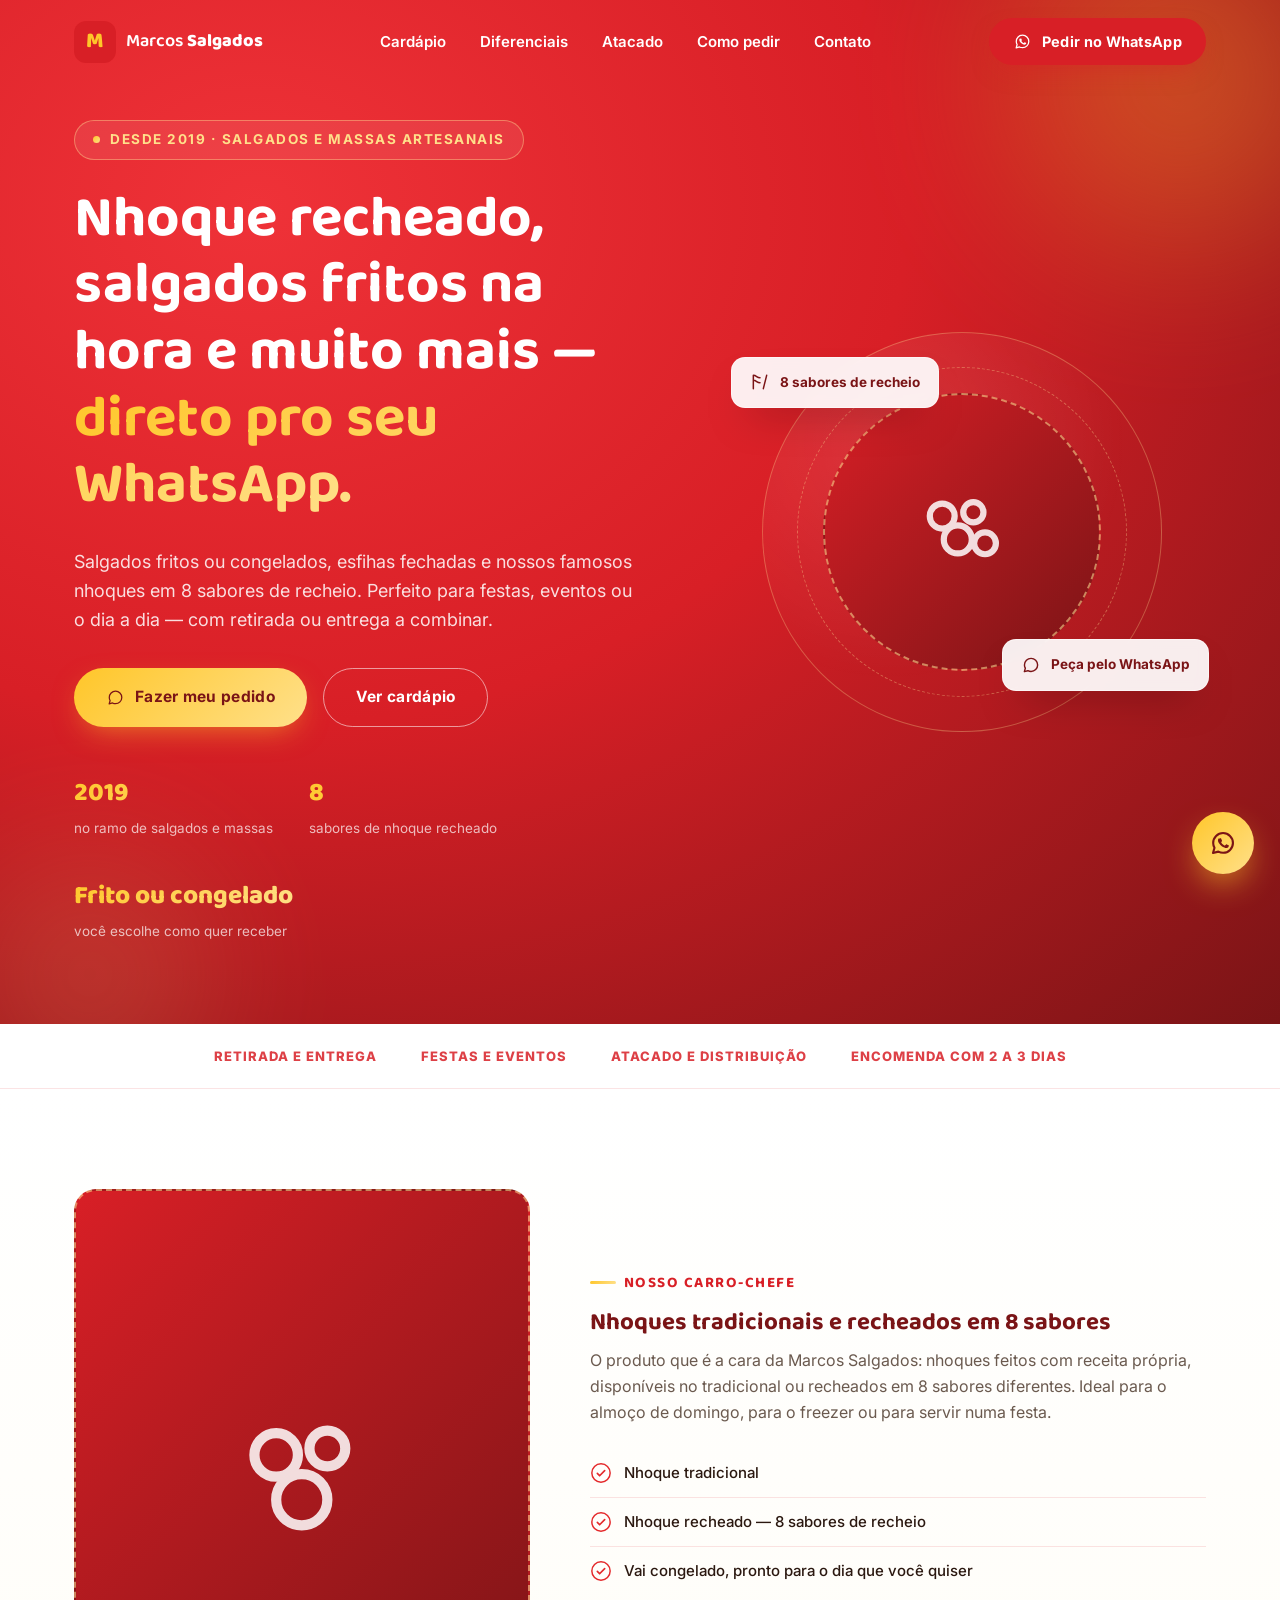
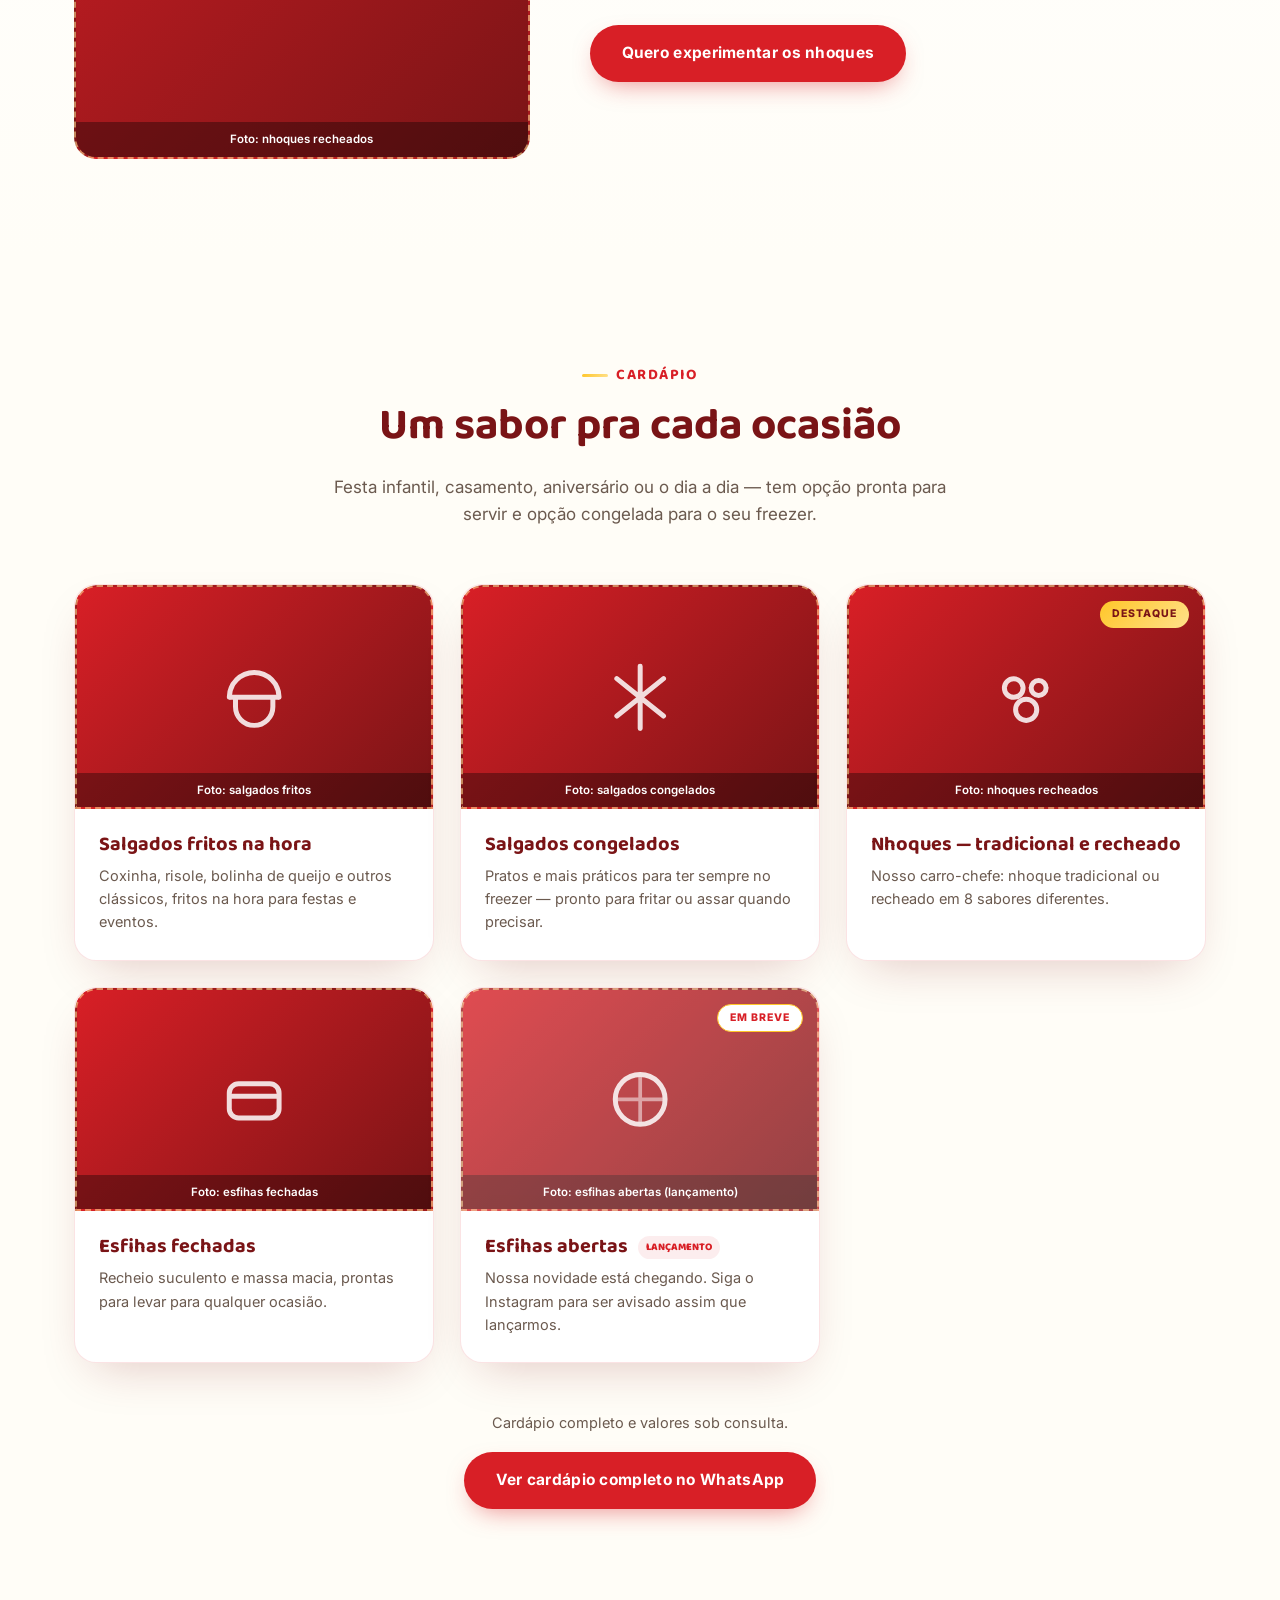
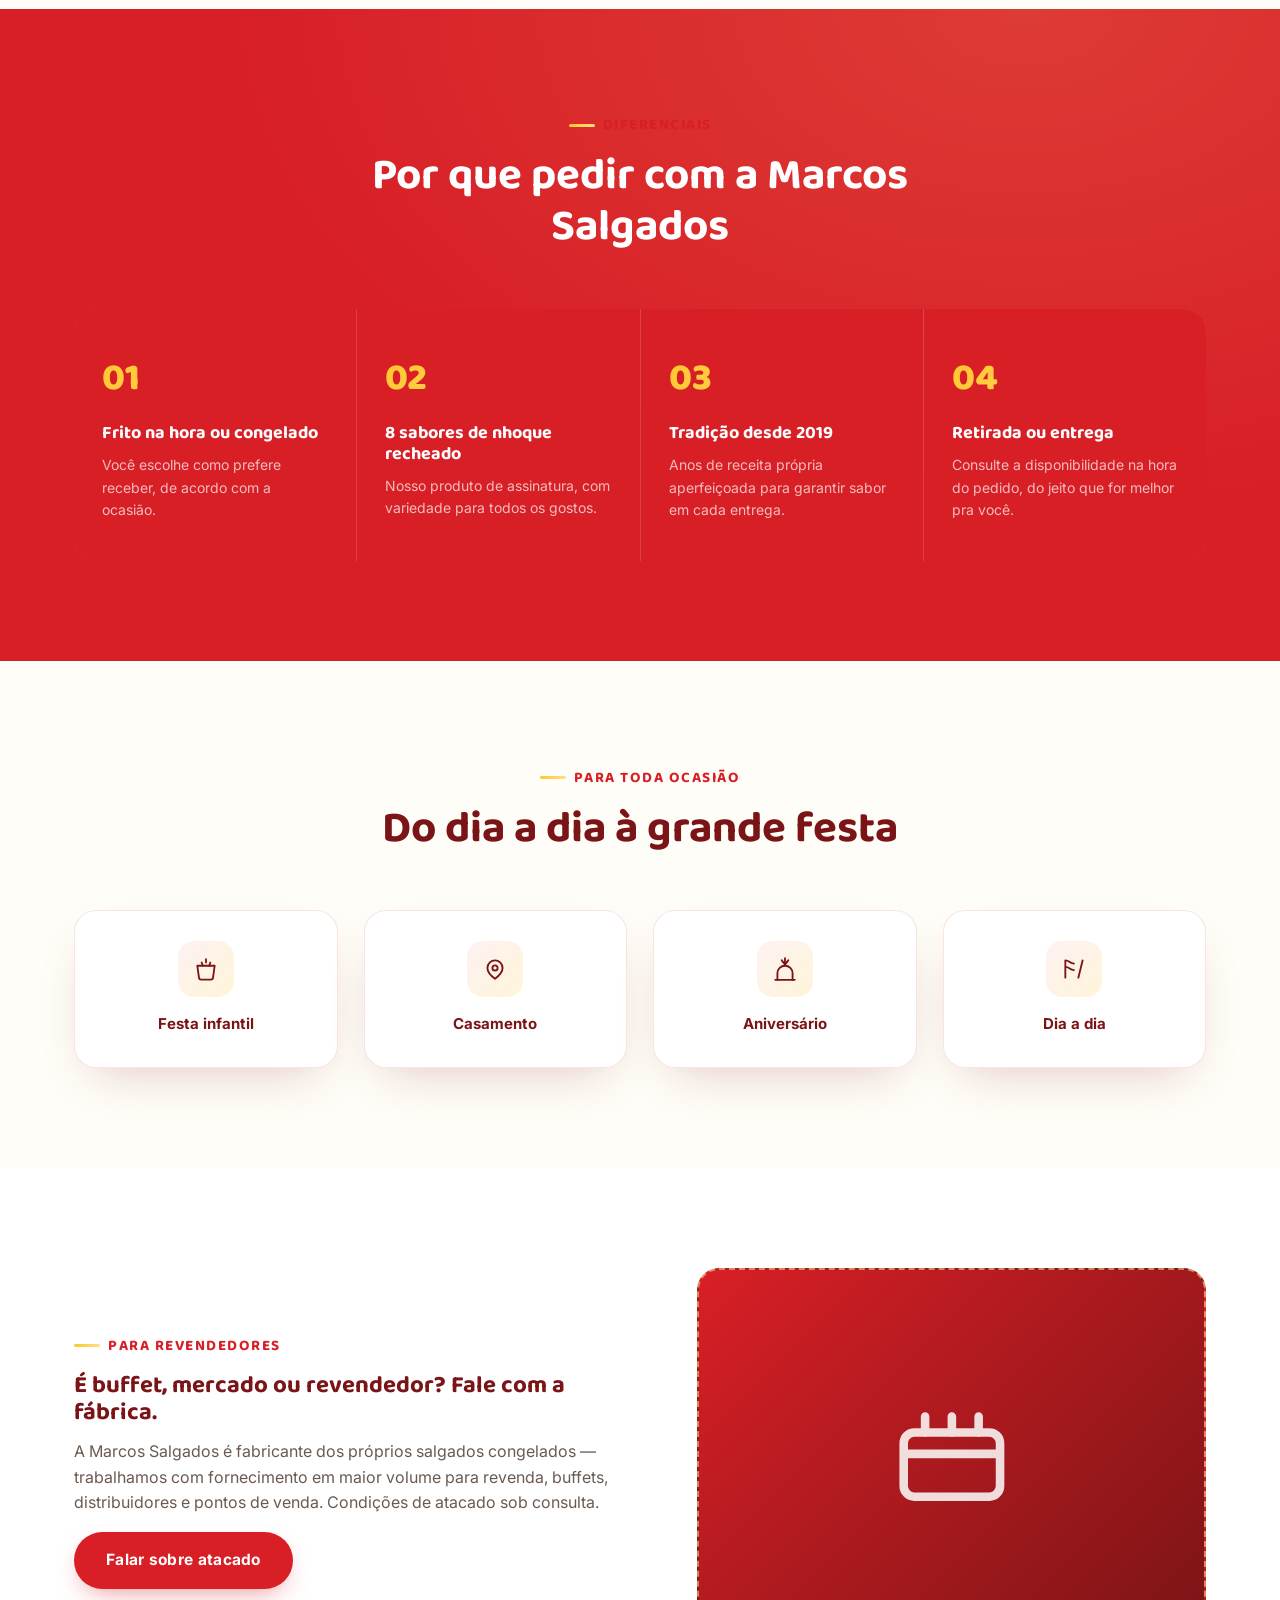
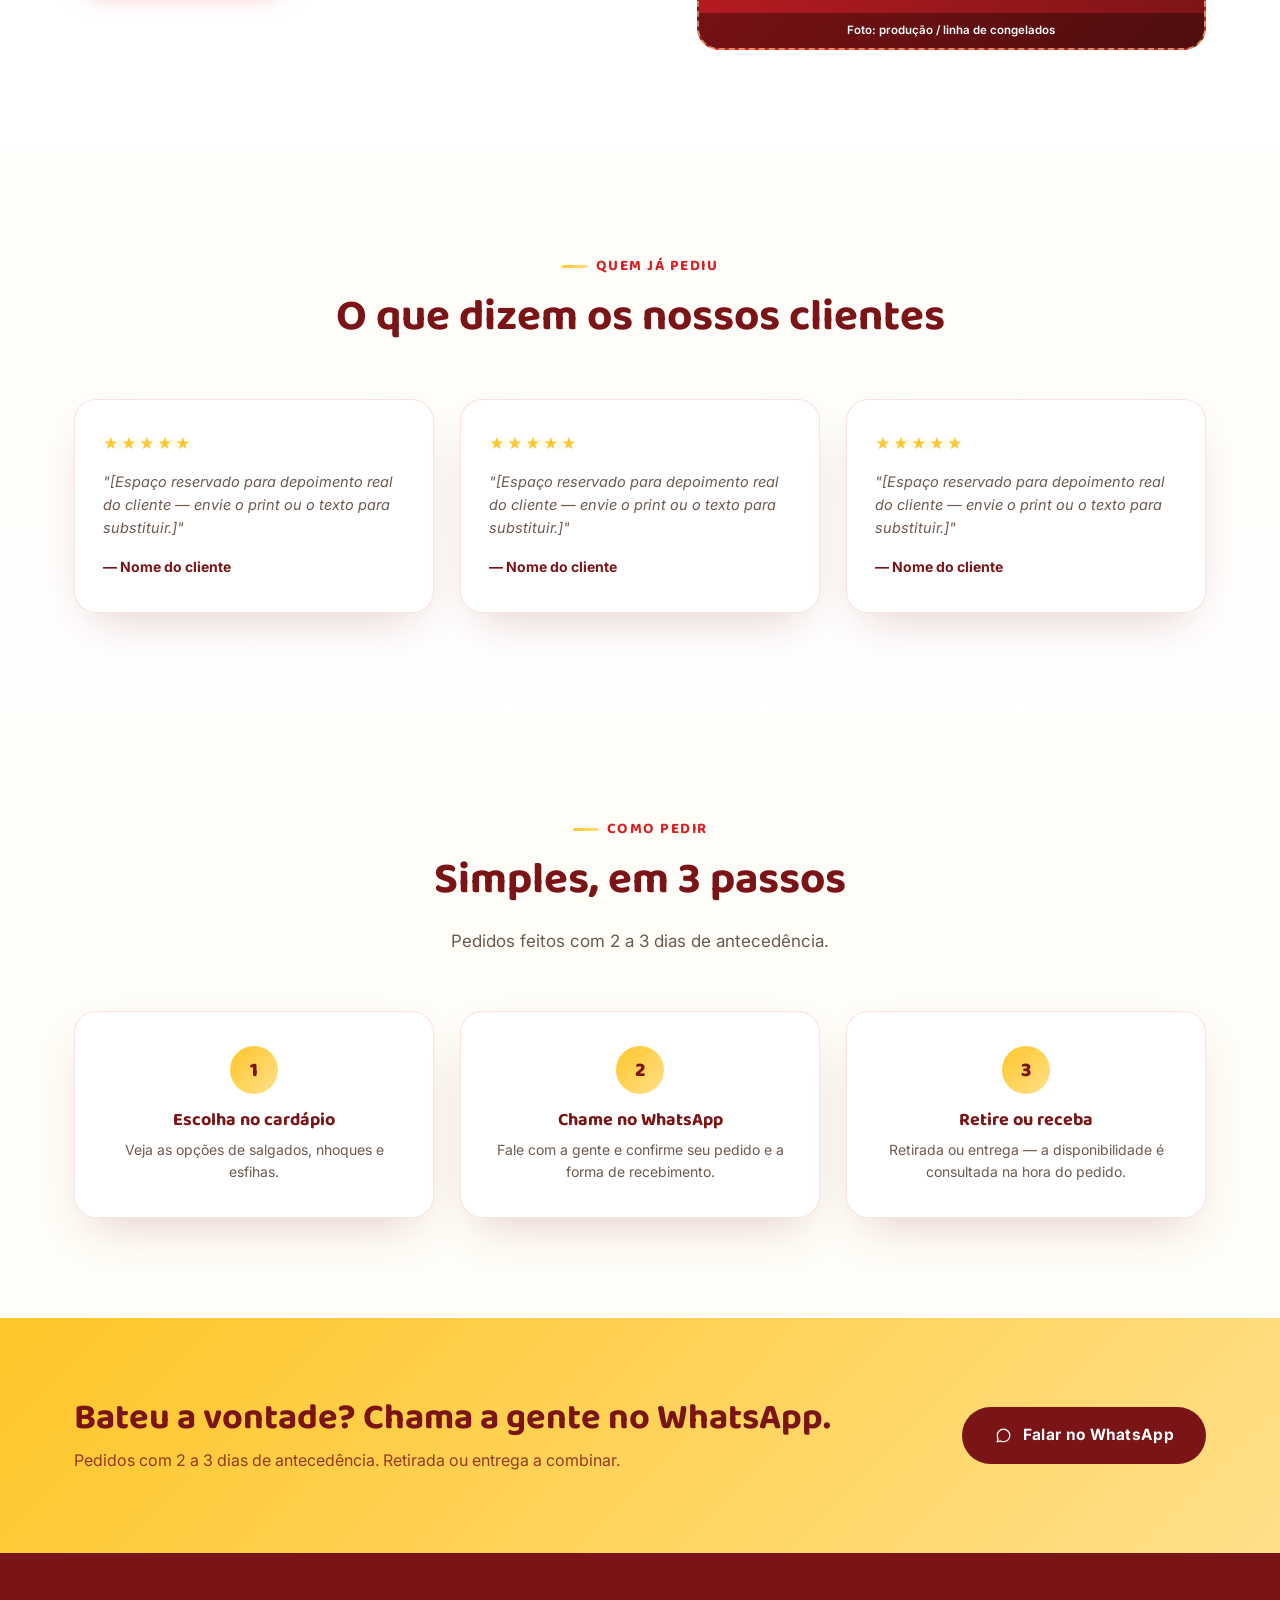
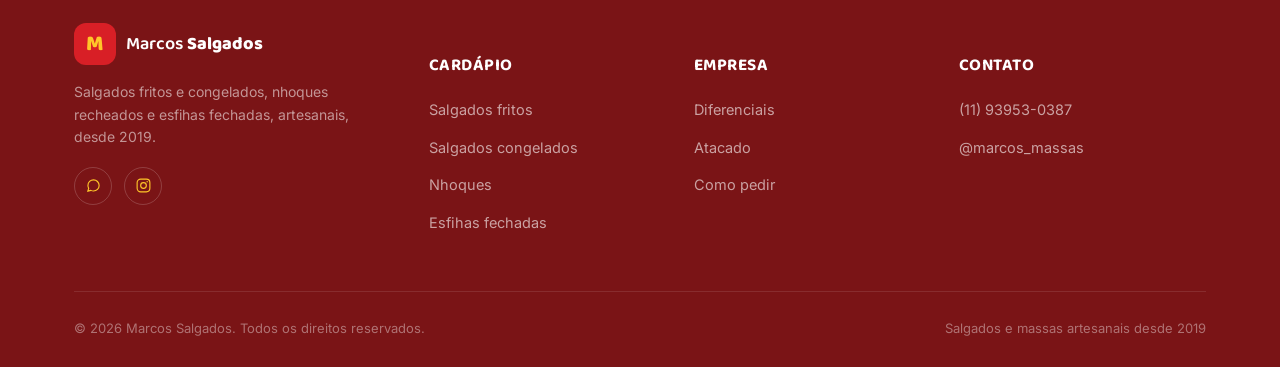
==== marcos-salgados/index.html @ a05f183d "Cria landing page do cliente Marcos Salgados (salgados e massas) Landing page focada em conversão po" ====
<!doctype html>
<html lang="pt-BR">
<head>
<meta charset="UTF-8">
<meta name="viewport" content="width=device-width, initial-scale=1.0">
<title>Marcos Salgados — Salgados e Massas Artesanais</title>
<meta name="description" content="Marcos Salgados: salgados fritos e congelados, nhoques recheados em 8 sabores e esfihas fechadas. Peça pelo WhatsApp para festas, eventos ou o dia a dia. Atacado para revenda.">
<link rel="icon" href="data:image/svg+xml,%3Csvg xmlns='http://www.w3.org/2000/svg' viewBox='0 0 100 100'%3E%3Crect width='100' height='100' rx='20' fill='%23E4292B'/%3E%3Ctext x='50' y='68' font-size='58' text-anchor='middle' fill='%23FFC629' font-family='Arial' font-weight='900'%3EM%3C/text%3E%3C/svg%3E">
<link rel="preconnect" href="https://fonts.googleapis.com">
<link rel="preconnect" href="https://fonts.gstatic.com" crossorigin>
<link href="https://fonts.googleapis.com/css2?family=Baloo+2:wght@500;600;700;800&family=Inter:wght@400;500;600;700;800&display=swap" rel="stylesheet">
<link rel="stylesheet" href="assets/css/style.css">
<noscript><style>.reveal{opacity:1!important;transform:none!important;}</style></noscript>
</head>
<body>

<!-- Header -->
<header class="site-header">
  <div class="container header-inner">
    <a href="#top" class="logo">
      <span class="logo-mark">M</span>
      <span class="logo-word">Marcos <strong>Salgados</strong></span>
    </a>
    <nav class="nav">
      <a href="#cardapio">Cardápio</a>
      <a href="#diferenciais">Diferenciais</a>
      <a href="#atacado">Atacado</a>
      <a href="#como-pedir">Como pedir</a>
      <a href="#contato">Contato</a>
    </nav>
    <div class="header-actions">
      <a class="btn btn-red" href="https://wa.me/5511939530387?text=Ol%C3%A1!%20Vim%20pelo%20site%20da%20Marcos%20Salgados%20e%20gostaria%20de%20fazer%20um%20pedido." target="_blank" rel="noopener">
        <svg viewBox="0 0 24 24" fill="none"><path d="M17.6 6.32A7.85 7.85 0 0 0 12.05 4c-4.36 0-7.9 3.53-7.9 7.9 0 1.39.36 2.74 1.05 3.94L4 20l4.27-1.12a7.9 7.9 0 0 0 3.78.96h0c4.36 0 7.9-3.53 7.9-7.9 0-2.11-.82-4.09-2.35-5.62Z" stroke="currentColor" stroke-width="1.6" stroke-linecap="round" stroke-linejoin="round"/><path d="M9.3 8.6c.15-.34.31-.35.45-.35h.38c.12 0 .28-.05.44.33.16.4.55 1.36.6 1.46.05.1.08.22.02.36-.07.14-.1.22-.2.34-.1.12-.21.27-.3.36-.1.1-.2.21-.09.42.12.2.52.87 1.13 1.4.78.7 1.43.92 1.63 1.02.2.1.32.09.44-.05.12-.14.5-.58.63-.78.13-.2.26-.16.44-.1.18.07 1.15.55 1.35.65.2.1.33.15.38.24.05.1.05.55-.13 1.08-.18.53-1.03.97-1.44 1.03-.37.06-.83.08-1.34-.09-.31-.1-.7-.23-1.21-.45-2.13-.92-3.52-3.06-3.63-3.2-.1-.14-.87-1.16-.87-2.21 0-1.05.55-1.56.75-1.77Z" fill="currentColor"/></svg>
        Pedir no WhatsApp
      </a>
      <button class="nav-toggle" aria-label="Abrir menu">
        <svg viewBox="0 0 24 24" fill="none"><path d="M3 6h18M3 12h18M3 18h18" stroke="#7a1416" stroke-width="2" stroke-linecap="round"/></svg>
      </button>
    </div>
  </div>
</header>

<!-- Mobile nav -->
<div class="mobile-nav">
  <button class="mobile-nav-close" aria-label="Fechar menu">
    <svg viewBox="0 0 24 24" fill="none"><path d="M18 6 6 18M6 6l12 12" stroke="#fff" stroke-width="2" stroke-linecap="round"/></svg>
  </button>
  <a href="#cardapio">Cardápio</a>
  <a href="#diferenciais">Diferenciais</a>
  <a href="#atacado">Atacado</a>
  <a href="#como-pedir">Como pedir</a>
  <a href="#contato">Contato</a>
  <a class="btn btn-yellow" href="https://wa.me/5511939530387?text=Ol%C3%A1!%20Vim%20pelo%20site%20da%20Marcos%20Salgados%20e%20gostaria%20de%20fazer%20um%20pedido." target="_blank" rel="noopener">Pedir no WhatsApp</a>
</div>

<!-- Hero -->
<section class="hero" id="top">
  <div class="container hero-grid">
    <div class="hero-content">
      <span class="hero-eyebrow"><span class="dot"></span> Desde 2019 · Salgados e massas artesanais</span>
      <h1>Nhoque recheado, salgados fritos na hora e muito mais — <span class="yellow-text">direto pro seu WhatsApp.</span></h1>
      <p class="lead">Salgados fritos ou congelados, esfihas fechadas e nossos famosos nhoques em 8 sabores de recheio. Perfeito para festas, eventos ou o dia a dia — com retirada ou entrega a combinar.</p>
      <div class="hero-ctas">
        <a class="btn btn-yellow" href="https://wa.me/5511939530387?text=Ol%C3%A1!%20Vim%20pelo%20site%20da%20Marcos%20Salgados%20e%20gostaria%20de%20fazer%20um%20pedido." target="_blank" rel="noopener">
          <svg viewBox="0 0 24 24" fill="none"><path d="M17.6 6.32A7.85 7.85 0 0 0 12.05 4c-4.36 0-7.9 3.53-7.9 7.9 0 1.39.36 2.74 1.05 3.94L4 20l4.27-1.12a7.9 7.9 0 0 0 3.78.96h0c4.36 0 7.9-3.53 7.9-7.9 0-2.11-.82-4.09-2.35-5.62Z" stroke="currentColor" stroke-width="1.6" stroke-linecap="round" stroke-linejoin="round"/></svg>
          Fazer meu pedido
        </a>
        <a class="btn btn-outline" href="#cardapio">Ver cardápio</a>
      </div>
      <div class="hero-stats">
        <div class="stat"><strong>2019</strong><span>no ramo de salgados e massas</span></div>
        <div class="stat"><strong>8</strong><span>sabores de nhoque recheado</span></div>
        <div class="stat"><strong>Frito ou congelado</strong><span>você escolhe como quer receber</span></div>
      </div>
    </div>
    <div class="hero-visual">
      <div class="hero-badge">
        <div class="ph-photo ph-hero" data-label="Foto: nhoque recheado (produto destaque)">
          <svg viewBox="0 0 24 24" fill="none"><circle cx="7" cy="8" r="3.2" stroke="#fff" stroke-width="1.6"/><circle cx="15" cy="7" r="2.6" stroke="#fff" stroke-width="1.6"/><circle cx="11" cy="14" r="3.6" stroke="#fff" stroke-width="1.6"/><circle cx="18" cy="15" r="2.8" stroke="#fff" stroke-width="1.6"/></svg>
        </div>
        <div class="float-card c1">
          <svg viewBox="0 0 24 24" fill="none"><path d="M4 4v16M4 4c4 0 4 3 8 3M4 4v6c4 0 4 3 8 3M20 4l-4 16" stroke="#7a1416" stroke-width="1.8" stroke-linecap="round" stroke-linejoin="round"/></svg>
          8 sabores de recheio
        </div>
        <div class="float-card c2">
          <svg viewBox="0 0 24 24" fill="none"><path d="M17.6 6.32A7.85 7.85 0 0 0 12.05 4c-4.36 0-7.9 3.53-7.9 7.9 0 1.39.36 2.74 1.05 3.94L4 20l4.27-1.12a7.9 7.9 0 0 0 3.78.96h0c4.36 0 7.9-3.53 7.9-7.9 0-2.11-.82-4.09-2.35-5.62Z" stroke="#7a1416" stroke-width="1.7" stroke-linecap="round" stroke-linejoin="round"/></svg>
          Peça pelo WhatsApp
        </div>
      </div>
    </div>
  </div>
</section>

<!-- Trust bar -->
<div class="trust-bar">
  <div class="container">
    <span>Retirada e entrega</span>
    <span>Festas e eventos</span>
    <span>Atacado e distribuição</span>
    <span>Encomenda com 2 a 3 dias</span>
  </div>
</div>

<!-- Produto destaque: Nhoques -->
<section class="section destaque-section">
  <div class="container destaque-grid">
    <div class="destaque-visual reveal">
      <div class="ph-photo ph-destaque" data-label="Foto: nhoques recheados">
        <svg viewBox="0 0 24 24" fill="none"><circle cx="8" cy="9" r="3.4" stroke="#fff" stroke-width="1.6"/><circle cx="16" cy="8" r="2.8" stroke="#fff" stroke-width="1.6"/><circle cx="12" cy="16" r="4" stroke="#fff" stroke-width="1.6"/></svg>
      </div>
    </div>
    <div class="destaque-text reveal">
      <span class="eyebrow">Nosso carro-chefe</span>
      <h2>Nhoques tradicionais e recheados em 8 sabores</h2>
      <p>O produto que é a cara da Marcos Salgados: nhoques feitos com receita própria, disponíveis no tradicional ou recheados em 8 sabores diferentes. Ideal para o almoço de domingo, para o freezer ou para servir numa festa.</p>
      <ul class="destaque-list">
        <li><svg viewBox="0 0 24 24" fill="none"><circle cx="12" cy="12" r="10" stroke="#E4292B" stroke-width="1.6"/><path d="M8 12.5l2.5 2.5L16 9.5" stroke="#E4292B" stroke-width="1.8" stroke-linecap="round" stroke-linejoin="round"/></svg> Nhoque tradicional</li>
        <li><svg viewBox="0 0 24 24" fill="none"><circle cx="12" cy="12" r="10" stroke="#E4292B" stroke-width="1.6"/><path d="M8 12.5l2.5 2.5L16 9.5" stroke="#E4292B" stroke-width="1.8" stroke-linecap="round" stroke-linejoin="round"/></svg> Nhoque recheado — 8 sabores de recheio</li>
        <li><svg viewBox="0 0 24 24" fill="none"><circle cx="12" cy="12" r="10" stroke="#E4292B" stroke-width="1.6"/><path d="M8 12.5l2.5 2.5L16 9.5" stroke="#E4292B" stroke-width="1.8" stroke-linecap="round" stroke-linejoin="round"/></svg> Vai congelado, pronto para o dia que você quiser</li>
      </ul>
      <a class="btn btn-red" href="https://wa.me/5511939530387?text=Ol%C3%A1!%20Vim%20pelo%20site%20e%20quero%20saber%20mais%20sobre%20os%20nhoques%20recheados." target="_blank" rel="noopener">Quero experimentar os nhoques</a>
    </div>
  </div>
</section>

<!-- Cardápio -->
<section class="section" id="cardapio">
  <div class="container">
    <div class="section-head reveal">
      <span class="eyebrow">Cardápio</span>
      <h2>Um sabor pra cada ocasião</h2>
      <p>Festa infantil, casamento, aniversário ou o dia a dia — tem opção pronta para servir e opção congelada para o seu freezer.</p>
    </div>
    <div class="menu-grid">

      <div class="menu-card reveal">
        <div class="ph-photo" data-label="Foto: salgados fritos">
          <svg viewBox="0 0 24 24" fill="none"><path d="M4 12c0-4.4 3.6-8 8-8s8 3.6 8 8" stroke="#fff" stroke-width="1.6" stroke-linecap="round"/><path d="M4 12h16" stroke="#fff" stroke-width="1.6"/><path d="M6 12v3a6 6 0 0 0 12 0v-3" stroke="#fff" stroke-width="1.6"/></svg>
        </div>
        <div class="menu-card-body">
          <h3>Salgados fritos na hora</h3>
          <p>Coxinha, risole, bolinha de queijo e outros clássicos, fritos na hora para festas e eventos.</p>
        </div>
      </div>

      <div class="menu-card reveal">
        <div class="ph-photo" data-label="Foto: salgados congelados">
          <svg viewBox="0 0 24 24" fill="none"><path d="M12 2v20M4.5 6l15 12M19.5 6l-15 12" stroke="#fff" stroke-width="1.6" stroke-linecap="round"/></svg>
        </div>
        <div class="menu-card-body">
          <h3>Salgados congelados</h3>
          <p>Pratos e mais práticos para ter sempre no freezer — pronto para fritar ou assar quando precisar.</p>
        </div>
      </div>

      <div class="menu-card destaque-card reveal">
        <span class="badge-tag">Destaque</span>
        <div class="ph-photo" data-label="Foto: nhoques recheados">
          <svg viewBox="0 0 24 24" fill="none"><circle cx="8" cy="9" r="3" stroke="#fff" stroke-width="1.6"/><circle cx="16" cy="9" r="2.4" stroke="#fff" stroke-width="1.6"/><circle cx="12" cy="16" r="3.4" stroke="#fff" stroke-width="1.6"/></svg>
        </div>
        <div class="menu-card-body">
          <h3>Nhoques — tradicional e recheado</h3>
          <p>Nosso carro-chefe: nhoque tradicional ou recheado em 8 sabores diferentes.</p>
        </div>
      </div>

      <div class="menu-card reveal">
        <div class="ph-photo" data-label="Foto: esfihas fechadas">
          <svg viewBox="0 0 24 24" fill="none"><rect x="4" y="7" width="16" height="11" rx="3" stroke="#fff" stroke-width="1.6"/><path d="M4 11h16" stroke="#fff" stroke-width="1.6"/></svg>
        </div>
        <div class="menu-card-body">
          <h3>Esfihas fechadas</h3>
          <p>Recheio suculento e massa macia, prontas para levar para qualquer ocasião.</p>
        </div>
      </div>

      <div class="menu-card em-breve reveal">
        <span class="badge-tag badge-soon">Em breve</span>
        <div class="ph-photo" data-label="Foto: esfihas abertas (lançamento)">
          <svg viewBox="0 0 24 24" fill="none"><circle cx="12" cy="12" r="8" stroke="#fff" stroke-width="1.6"/><path d="M12 4v16M4 12h16" stroke="#fff" stroke-width="1.2" opacity=".6"/></svg>
        </div>
        <div class="menu-card-body">
          <h3>Esfihas abertas <span class="soon-tag">Lançamento</span></h3>
          <p>Nossa novidade está chegando. Siga o Instagram para ser avisado assim que lançarmos.</p>
        </div>
      </div>

    </div>
    <div class="menu-cta reveal">
      <p>Cardápio completo e valores sob consulta.</p>
      <a class="btn btn-red" href="https://wa.me/5511939530387?text=Ol%C3%A1!%20Vim%20pelo%20site%20e%20gostaria%20de%20ver%20o%20card%C3%A1pio%20completo%20com%20valores." target="_blank" rel="noopener">Ver cardápio completo no WhatsApp</a>
    </div>
  </div>
</section>

<!-- Diferenciais -->
<section class="section diff-section" id="diferenciais">
  <div class="container">
    <div class="section-head reveal">
      <span class="eyebrow">Diferenciais</span>
      <h2>Por que pedir com a Marcos Salgados</h2>
    </div>
    <div class="diff-grid">
      <div class="diff-item reveal">
        <span class="num">01</span>
        <h4>Frito na hora ou congelado</h4>
        <p>Você escolhe como prefere receber, de acordo com a ocasião.</p>
      </div>
      <div class="diff-item reveal">
        <span class="num">02</span>
        <h4>8 sabores de nhoque recheado</h4>
        <p>Nosso produto de assinatura, com variedade para todos os gostos.</p>
      </div>
      <div class="diff-item reveal">
        <span class="num">03</span>
        <h4>Tradição desde 2019</h4>
        <p>Anos de receita própria aperfeiçoada para garantir sabor em cada entrega.</p>
      </div>
      <div class="diff-item reveal">
        <span class="num">04</span>
        <h4>Retirada ou entrega</h4>
        <p>Consulte a disponibilidade na hora do pedido, do jeito que for melhor pra você.</p>
      </div>
    </div>
  </div>
</section>

<!-- Ocasiões -->
<section class="section ocasioes-section">
  <div class="container">
    <div class="section-head reveal">
      <span class="eyebrow">Para toda ocasião</span>
      <h2>Do dia a dia à grande festa</h2>
    </div>
    <div class="ocasioes-grid">
      <div class="ocasiao-item reveal">
        <div class="ocasiao-icon"><svg viewBox="0 0 24 24" fill="none"><path d="M12 3v3M8 6l1 3M16 6l-1 3" stroke="#7a1416" stroke-width="1.7" stroke-linecap="round"/><path d="M4 9h16l-1.5 11a2 2 0 0 1-2 1.8H7.5a2 2 0 0 1-2-1.8L4 9Z" stroke="#7a1416" stroke-width="1.7" stroke-linejoin="round"/></svg></div>
        <span>Festa infantil</span>
      </div>
      <div class="ocasiao-item reveal">
        <div class="ocasiao-icon"><svg viewBox="0 0 24 24" fill="none"><path d="M12 21c4-3 7-6.5 7-10a7 7 0 0 0-14 0c0 3.5 3 7 7 10Z" stroke="#7a1416" stroke-width="1.7" stroke-linejoin="round"/><circle cx="12" cy="11" r="2.4" stroke="#7a1416" stroke-width="1.7"/></svg></div>
        <span>Casamento</span>
      </div>
      <div class="ocasiao-item reveal">
        <div class="ocasiao-icon"><svg viewBox="0 0 24 24" fill="none"><path d="M12 2v6M9 4l3 4 3-4" stroke="#7a1416" stroke-width="1.7" stroke-linecap="round" stroke-linejoin="round"/><path d="M5 22v-6a7 7 0 0 1 14 0v6" stroke="#7a1416" stroke-width="1.7" stroke-linecap="round"/><path d="M3 22h18" stroke="#7a1416" stroke-width="1.7" stroke-linecap="round"/></svg></div>
        <span>Aniversário</span>
      </div>
      <div class="ocasiao-item reveal">
        <div class="ocasiao-icon"><svg viewBox="0 0 24 24" fill="none"><path d="M4 4v16M4 4c4 0 4 3 8 3M4 4v6c4 0 4 3 8 3M20 4l-4 16" stroke="#7a1416" stroke-width="1.7" stroke-linecap="round" stroke-linejoin="round"/></svg></div>
        <span>Dia a dia</span>
      </div>
    </div>
  </div>
</section>

<!-- Atacado / B2B -->
<section class="section atacado-section" id="atacado">
  <div class="container atacado-grid">
    <div class="atacado-text reveal">
      <span class="eyebrow">Para revendedores</span>
      <h2>É buffet, mercado ou revendedor? Fale com a fábrica.</h2>
      <p>A Marcos Salgados é fabricante dos próprios salgados congelados — trabalhamos com fornecimento em maior volume para revenda, buffets, distribuidores e pontos de venda. Condições de atacado sob consulta.</p>
      <a class="btn btn-red" href="https://wa.me/5511939530387?text=Ol%C3%A1!%20Vim%20pelo%20site%20da%20Marcos%20Salgados%20e%20tenho%20interesse%20em%20pedidos%20de%20atacado%2Fdistribui%C3%A7%C3%A3o." target="_blank" rel="noopener">Falar sobre atacado</a>
    </div>
    <div class="atacado-visual reveal">
      <div class="ph-photo ph-atacado" data-label="Foto: produção / linha de congelados">
        <svg viewBox="0 0 24 24" fill="none"><rect x="3" y="7" width="18" height="12" rx="2" stroke="#fff" stroke-width="1.6"/><path d="M3 11h18" stroke="#fff" stroke-width="1.6"/><path d="M7 4v3M12 4v3M17 4v3" stroke="#fff" stroke-width="1.6" stroke-linecap="round"/></svg>
      </div>
    </div>
  </div>
</section>

<!-- Depoimentos -->
<section class="section depoimentos-section">
  <div class="container">
    <div class="section-head reveal">
      <span class="eyebrow">Quem já pediu</span>
      <h2>O que dizem os nossos clientes</h2>
    </div>
    <div class="depoimentos-grid">
      <div class="depoimento-card reveal">
        <div class="stars">★★★★★</div>
        <p>"[Espaço reservado para depoimento real do cliente — envie o print ou o texto para substituir.]"</p>
        <span class="autor">— Nome do cliente</span>
      </div>
      <div class="depoimento-card reveal">
        <div class="stars">★★★★★</div>
        <p>"[Espaço reservado para depoimento real do cliente — envie o print ou o texto para substituir.]"</p>
        <span class="autor">— Nome do cliente</span>
      </div>
      <div class="depoimento-card reveal">
        <div class="stars">★★★★★</div>
        <p>"[Espaço reservado para depoimento real do cliente — envie o print ou o texto para substituir.]"</p>
        <span class="autor">— Nome do cliente</span>
      </div>
    </div>
  </div>
</section>

<!-- Como pedir -->
<section class="section como-pedir-section" id="como-pedir">
  <div class="container">
    <div class="section-head reveal">
      <span class="eyebrow">Como pedir</span>
      <h2>Simples, em 3 passos</h2>
      <p>Pedidos feitos com 2 a 3 dias de antecedência.</p>
    </div>
    <div class="passos-grid">
      <div class="passo-item reveal">
        <span class="num">1</span>
        <h4>Escolha no cardápio</h4>
        <p>Veja as opções de salgados, nhoques e esfihas.</p>
      </div>
      <div class="passo-item reveal">
        <span class="num">2</span>
        <h4>Chame no WhatsApp</h4>
        <p>Fale com a gente e confirme seu pedido e a forma de recebimento.</p>
      </div>
      <div class="passo-item reveal">
        <span class="num">3</span>
        <h4>Retire ou receba</h4>
        <p>Retirada ou entrega — a disponibilidade é consultada na hora do pedido.</p>
      </div>
    </div>
  </div>
</section>

<!-- CTA final -->
<section class="cta-final" id="contato">
  <div class="container">
    <div>
      <h2>Bateu a vontade? Chama a gente no WhatsApp.</h2>
      <p>Pedidos com 2 a 3 dias de antecedência. Retirada ou entrega a combinar.</p>
    </div>
    <a class="btn btn-dark" href="https://wa.me/5511939530387?text=Ol%C3%A1!%20Vim%20pelo%20site%20da%20Marcos%20Salgados%20e%20quero%20fazer%20um%20pedido." target="_blank" rel="noopener">
      <svg viewBox="0 0 24 24" fill="none"><path d="M17.6 6.32A7.85 7.85 0 0 0 12.05 4c-4.36 0-7.9 3.53-7.9 7.9 0 1.39.36 2.74 1.05 3.94L4 20l4.27-1.12a7.9 7.9 0 0 0 3.78.96h0c4.36 0 7.9-3.53 7.9-7.9 0-2.11-.82-4.09-2.35-5.62Z" stroke="currentColor" stroke-width="1.6" stroke-linecap="round" stroke-linejoin="round"/></svg>
      Falar no WhatsApp
    </a>
  </div>
</section>

<!-- Footer -->
<footer class="site-footer">
  <div class="container">
    <div class="footer-grid">
      <div>
        <a href="#top" class="logo">
          <span class="logo-mark">M</span>
          <span class="logo-word">Marcos <strong>Salgados</strong></span>
        </a>
        <p>Salgados fritos e congelados, nhoques recheados e esfihas fechadas, artesanais, desde 2019.</p>
        <div class="footer-social">
          <a href="https://wa.me/5511939530387" target="_blank" rel="noopener" aria-label="WhatsApp">
            <svg viewBox="0 0 24 24" fill="none"><path d="M17.6 6.32A7.85 7.85 0 0 0 12.05 4c-4.36 0-7.9 3.53-7.9 7.9 0 1.39.36 2.74 1.05 3.94L4 20l4.27-1.12a7.9 7.9 0 0 0 3.78.96h0c4.36 0 7.9-3.53 7.9-7.9 0-2.11-.82-4.09-2.35-5.62Z" stroke="#FFC629" stroke-width="1.6"/></svg>
          </a>
          <a href="https://www.instagram.com/marcos_massas" target="_blank" rel="noopener" aria-label="Instagram">
            <svg viewBox="0 0 24 24" fill="none"><rect x="3" y="3" width="18" height="18" rx="5" stroke="#FFC629" stroke-width="1.6"/><circle cx="12" cy="12" r="4" stroke="#FFC629" stroke-width="1.6"/><circle cx="17.2" cy="6.8" r="1" fill="#FFC629"/></svg>
          </a>
        </div>
      </div>
      <div class="footer-col">
        <h5>Cardápio</h5>
        <ul>
          <li><a href="#cardapio">Salgados fritos</a></li>
          <li><a href="#cardapio">Salgados congelados</a></li>
          <li><a href="#cardapio">Nhoques</a></li>
          <li><a href="#cardapio">Esfihas fechadas</a></li>
        </ul>
      </div>
      <div class="footer-col">
        <h5>Empresa</h5>
        <ul>
          <li><a href="#diferenciais">Diferenciais</a></li>
          <li><a href="#atacado">Atacado</a></li>
          <li><a href="#como-pedir">Como pedir</a></li>
        </ul>
      </div>
      <div class="footer-col">
        <h5>Contato</h5>
        <ul>
          <li><a href="https://wa.me/5511939530387" target="_blank" rel="noopener">(11) 93953-0387</a></li>
          <li><a href="https://www.instagram.com/marcos_massas" target="_blank" rel="noopener">@marcos_massas</a></li>
        </ul>
      </div>
    </div>
    <div class="footer-bottom">
      <span>&copy; <span id="year"></span> Marcos Salgados. Todos os direitos reservados.</span>
      <span>Salgados e massas artesanais desde 2019</span>
    </div>
  </div>
</footer>

<!-- WhatsApp flutuante -->
<a class="whatsapp-float" href="https://wa.me/5511939530387?text=Ol%C3%A1!%20Vim%20pelo%20site%20da%20Marcos%20Salgados%20e%20quero%20fazer%20um%20pedido." target="_blank" rel="noopener" aria-label="Falar no WhatsApp">
  <svg viewBox="0 0 24 24" fill="none"><path d="M17.6 6.32A7.85 7.85 0 0 0 12.05 4c-4.36 0-7.9 3.53-7.9 7.9 0 1.39.36 2.74 1.05 3.94L4 20l4.27-1.12a7.9 7.9 0 0 0 3.78.96h0c4.36 0 7.9-3.53 7.9-7.9 0-2.11-.82-4.09-2.35-5.62Z" stroke="#7a1416" stroke-width="1.7" stroke-linecap="round" stroke-linejoin="round"/><path d="M9.3 8.6c.15-.34.31-.35.45-.35h.38c.12 0 .28-.05.44.33.16.4.55 1.36.6 1.46.05.1.08.22.02.36-.07.14-.1.22-.2.34-.1.12-.21.27-.3.36-.1.1-.2.21-.09.42.12.2.52.87 1.13 1.4.78.7 1.43.92 1.63 1.02.2.1.32.09.44-.05.12-.14.5-.58.63-.78.13-.2.26-.16.44-.1.18.07 1.15.55 1.35.65.2.1.33.15.38.24.05.1.05.55-.13 1.08-.18.53-1.03.97-1.44 1.03-.37.06-.83.08-1.34-.09-.31-.1-.7-.23-1.21-.45-2.13-.92-3.52-3.06-3.63-3.2-.1-.14-.87-1.16-.87-2.21 0-1.05.55-1.56.75-1.77Z" fill="#7a1416"/></svg>
</a>

<script src="assets/js/main.js"></script>
</body>
</html>
---- marcos-salgados/assets/css/style.css ----
/* ===== Marcos Salgados ===== */

:root {
  --red: #d81f26;
  --red-dark: #a81c1e;
  --red-darker: #7a1416;
  --yellow-1: #ffc629;
  --yellow-2: #ffe08a;
  --yellow-gradient: linear-gradient(135deg, var(--yellow-1) 0%, var(--yellow-2) 100%);
  --white: #ffffff;
  --off-white: #fffdf7;
  --ink: #2b1810;
  --ink-soft: #6b5a4f;
  --border-soft: rgba(216, 31, 38, 0.12);
  --shadow-soft: 0 20px 50px -20px rgba(122, 20, 22, 0.25);
  --shadow-yellow: 0 10px 30px -10px rgba(255, 198, 41, 0.6);
  --radius-lg: 22px;
  --radius-md: 14px;
  --radius-sm: 8px;
  --container: 1180px;
}

* { box-sizing: border-box; }
html { scroll-behavior: smooth; }

body {
  margin: 0;
  font-family: 'Inter', -apple-system, BlinkMacSystemFont, 'Segoe UI', sans-serif;
  color: var(--ink);
  background: var(--off-white);
  line-height: 1.6;
  -webkit-font-smoothing: antialiased;
  overflow-x: hidden;
}

img, svg { max-width: 100%; display: block; }
a { color: inherit; text-decoration: none; }

.container {
  width: 100%;
  max-width: var(--container);
  margin: 0 auto;
  padding: 0 24px;
}

h1, h2, h3, h4 {
  font-family: 'Baloo 2', 'Inter', sans-serif;
  margin: 0 0 .5em;
  line-height: 1.15;
  font-weight: 700;
  color: var(--red-darker);
}

p { margin: 0 0 1em; color: var(--ink-soft); }

.eyebrow {
  display: inline-flex;
  align-items: center;
  gap: 8px;
  font-family: 'Baloo 2', sans-serif;
  font-size: 15px;
  letter-spacing: 1.5px;
  text-transform: uppercase;
  color: var(--red);
  font-weight: 700;
  margin-bottom: 14px;
}
.eyebrow::before {
  content: "";
  width: 26px;
  height: 3px;
  border-radius: 2px;
  background: var(--yellow-gradient);
  display: inline-block;
}

.yellow-text {
  background: var(--yellow-gradient);
  -webkit-background-clip: text;
  background-clip: text;
  color: transparent;
}

.section { padding: 100px 0; position: relative; }
.section-head { max-width: 640px; margin: 0 auto 56px; text-align: center; }
.section-head h2 { font-size: clamp(30px, 4vw, 44px); }
.section-head p { font-size: 17px; }

/* ---------- Buttons ---------- */
.btn {
  display: inline-flex;
  align-items: center;
  justify-content: center;
  gap: 10px;
  padding: 16px 32px;
  border-radius: 999px;
  font-weight: 700;
  font-size: 15.5px;
  letter-spacing: .3px;
  cursor: pointer;
  border: none;
  transition: transform .25s ease, box-shadow .25s ease, background .25s ease, color .25s ease;
  white-space: nowrap;
}
.btn svg { width: 19px; height: 19px; flex-shrink: 0; }
.btn-yellow {
  background: var(--yellow-gradient);
  color: var(--red-darker);
  box-shadow: var(--shadow-yellow);
}
.btn-yellow:hover { transform: translateY(-3px); box-shadow: 0 16px 36px -10px rgba(255,198,41,.8); }
.btn-red {
  background: var(--red);
  color: var(--white);
  box-shadow: 0 10px 26px -10px rgba(216,31,38,.55);
}
.btn-red:hover { background: var(--red-dark); transform: translateY(-3px); }
.btn-outline {
  background: transparent;
  color: var(--white);
  border: 1.5px solid rgba(255,255,255,.55);
}
.btn-outline:hover { background: rgba(255,255,255,.1); border-color: #fff; transform: translateY(-3px); }
.btn-dark {
  background: var(--red-darker);
  color: var(--white);
}
.btn-dark:hover { background: #4d0d0e; transform: translateY(-3px); }

/* ---------- Header ---------- */
.site-header {
  position: fixed;
  top: 0; left: 0; right: 0;
  z-index: 1000;
  padding: 18px 0;
  transition: background .3s ease, padding .3s ease, box-shadow .3s ease;
}
.site-header.scrolled {
  background: rgba(255,255,255,.94);
  backdrop-filter: blur(10px);
  padding: 12px 0;
  box-shadow: 0 4px 24px rgba(122,20,22,.1);
}
.header-inner { display: flex; align-items: center; justify-content: space-between; gap: 24px; }
.logo { display: flex; align-items: center; gap: 10px; }
.logo-mark {
  width: 42px; height: 42px;
  border-radius: 12px;
  background: var(--red);
  color: var(--yellow-1);
  font-family: 'Baloo 2', sans-serif;
  font-weight: 800;
  font-size: 22px;
  display: flex; align-items: center; justify-content: center;
  flex-shrink: 0;
}
.logo-word {
  font-family: 'Baloo 2', sans-serif;
  font-weight: 600;
  font-size: 18px;
  color: var(--red-darker);
}
.logo-word strong { font-weight: 800; }
.site-header:not(.scrolled) .logo-word { color: #fff; }

.nav { display: flex; align-items: center; gap: 34px; }
.nav a {
  font-size: 15px;
  font-weight: 600;
  color: var(--red-darker);
  position: relative;
  padding: 4px 0;
}
.site-header:not(.scrolled) .nav a { color: #fff; }
.nav a::after {
  content: "";
  position: absolute;
  left: 0; right: 0; bottom: -4px;
  height: 2px;
  background: var(--yellow-gradient);
  transform: scaleX(0);
  transform-origin: left;
  transition: transform .25s ease;
}
.nav a:hover::after { transform: scaleX(1); }

.header-actions { display: flex; align-items: center; gap: 18px; }
.header-actions .btn { padding: 12px 24px; font-size: 14.5px; }

.nav-toggle {
  display: none;
  width: 44px; height: 44px;
  border-radius: 50%;
  border: 1.5px solid var(--yellow-1);
  background: transparent;
  align-items: center; justify-content: center;
  cursor: pointer;
}
.nav-toggle svg { width: 20px; height: 20px; }
.site-header:not(.scrolled) .nav-toggle { border-color: rgba(255,255,255,.6); }
.site-header:not(.scrolled) .nav-toggle svg path { stroke: #fff; }

/* ---------- Hero ---------- */
.hero {
  position: relative;
  min-height: 100vh;
  display: flex;
  align-items: center;
  background: radial-gradient(ellipse at 20% 20%, #ef3238 0%, var(--red) 45%, var(--red-darker) 100%);
  overflow: hidden;
  padding-top: 120px;
  padding-bottom: 80px;
}
.hero::before, .hero::after {
  content: "";
  position: absolute;
  border-radius: 50%;
  filter: blur(60px);
  opacity: .35;
}
.hero::before {
  width: 520px; height: 520px;
  background: radial-gradient(circle, var(--yellow-1), transparent 70%);
  top: -180px; right: -160px;
}
.hero::after {
  width: 380px; height: 380px;
  background: radial-gradient(circle, var(--yellow-2), transparent 70%);
  bottom: -140px; left: -100px;
  opacity: .18;
}
.hero-grid {
  position: relative;
  z-index: 2;
  display: grid;
  grid-template-columns: 1.1fr .9fr;
  gap: 48px;
  align-items: center;
}
.hero-eyebrow {
  display: inline-flex;
  align-items: center;
  gap: 10px;
  padding: 8px 18px;
  border-radius: 999px;
  border: 1px solid rgba(255,230,150,.4);
  background: rgba(255,255,255,.08);
  color: var(--yellow-2);
  font-size: 13.5px;
  letter-spacing: 1.5px;
  text-transform: uppercase;
  font-weight: 700;
  margin-bottom: 26px;
}
.hero-eyebrow .dot { width: 7px; height: 7px; border-radius: 50%; background: var(--yellow-gradient); }
.hero h1 {
  color: #fff;
  font-size: clamp(34px, 4.8vw, 58px);
  max-width: 720px;
}
.hero p.lead {
  color: rgba(255,255,255,.85);
  font-size: 18px;
  max-width: 560px;
  margin-bottom: 34px;
}
.hero-ctas { display: flex; gap: 16px; flex-wrap: wrap; margin-bottom: 46px; }
.hero-stats { display: flex; gap: 36px; flex-wrap: wrap; }
.hero-stats .stat strong {
  display: block;
  font-family: 'Baloo 2', sans-serif;
  font-size: 26px;
  font-weight: 800;
  background: var(--yellow-gradient);
  -webkit-background-clip: text; background-clip: text; color: transparent;
}
.hero-stats .stat span { color: rgba(255,255,255,.7); font-size: 13.5px; }

.hero-visual { position: relative; display: flex; align-items: center; justify-content: center; }
.hero-badge {
  position: relative;
  width: 100%;
  max-width: 400px;
  aspect-ratio: 1;
  border-radius: 50%;
  background: radial-gradient(circle at 32% 28%, rgba(255,255,255,.1), rgba(255,255,255,0) 60%);
  border: 1px solid rgba(255,230,150,.3);
  display: flex; align-items: center; justify-content: center;
}
.hero-badge::before {
  content: "";
  position: absolute;
  inset: 34px;
  border-radius: 50%;
  border: 1px dashed rgba(255,230,150,.35);
}
.hero-badge .float-card {
  position: absolute;
  background: rgba(255,255,255,.92);
  border: 1px solid rgba(255,255,255,.5);
  backdrop-filter: blur(6px);
  border-radius: var(--radius-md);
  padding: 14px 18px;
  color: var(--red-darker);
  font-size: 13.5px;
  font-weight: 700;
  display: flex; align-items: center; gap: 10px;
  box-shadow: 0 20px 40px -20px rgba(0,0,0,.5);
}
.hero-badge .float-card svg { width: 20px; height: 20px; flex-shrink: 0; }
.hero-badge .float-card.c1 { top: 6%; left: -8%; }
.hero-badge .float-card.c2 { bottom: 10%; right: -12%; }

/* ---------- Placeholder photos ---------- */
.ph-photo {
  position: relative;
  border-radius: var(--radius-lg);
  background: linear-gradient(135deg, var(--red) 0%, var(--red-darker) 100%);
  display: flex; align-items: center; justify-content: center;
  border: 2px dashed rgba(255,230,150,.55);
  overflow: hidden;
}
.ph-photo svg { width: 34%; height: 34%; opacity: .85; }
.ph-photo::after {
  content: attr(data-label);
  position: absolute;
  left: 0; right: 0; bottom: 0;
  padding: 8px 14px;
  font-size: 11.5px;
  font-weight: 600;
  color: #fff;
  background: rgba(0,0,0,.35);
  text-align: center;
}
.ph-hero { width: 70%; aspect-ratio: 1; border-radius: 50%; }
.ph-hero::after { display: none; }
.ph-destaque { width: 100%; aspect-ratio: 4/5; }
.ph-atacado { width: 100%; aspect-ratio: 4/3; }
.menu-card .ph-photo { aspect-ratio: 16/10; border-radius: var(--radius-lg) var(--radius-lg) 0 0; }

/* ---------- Marquee / trust bar ---------- */
.trust-bar { background: var(--white); border-bottom: 1px solid var(--border-soft); padding: 22px 0; }
.trust-bar .container { display: flex; align-items: center; justify-content: center; gap: 44px; flex-wrap: wrap; }
.trust-bar span { font-size: 13px; letter-spacing: 1px; text-transform: uppercase; color: var(--red); font-weight: 800; opacity: .85; }

/* ---------- Destaque (nhoques) ---------- */
.destaque-section { background: linear-gradient(180deg, #fff 0%, var(--off-white) 100%); }
.destaque-grid { display: grid; grid-template-columns: .85fr 1.15fr; gap: 60px; align-items: center; }
.destaque-list { list-style: none; padding: 0; margin: 24px 0 30px; }
.destaque-list li {
  display: flex; align-items: center; gap: 12px;
  padding: 12px 0;
  border-bottom: 1px solid var(--border-soft);
  font-size: 15px; font-weight: 500; color: var(--ink);
}
.destaque-list li:last-child { border-bottom: none; }
.destaque-list li svg { width: 22px; height: 22px; flex-shrink: 0; }

/* ---------- Menu ---------- */
.menu-grid { display: grid; grid-template-columns: repeat(3, 1fr); gap: 26px; }
.menu-card {
  background: var(--white);
  border-radius: var(--radius-lg);
  border: 1px solid var(--border-soft);
  box-shadow: var(--shadow-soft);
  overflow: hidden;
  position: relative;
  transition: transform .3s ease, box-shadow .3s ease;
}
.menu-card:hover { transform: translateY(-8px); box-shadow: 0 30px 60px -25px rgba(122,20,22,.3); }
.menu-card-body { padding: 24px 24px 26px; }
.menu-card-body h3 { font-size: 20px; margin-bottom: 8px; }
.menu-card-body p { font-size: 14.5px; margin: 0; }
.badge-tag {
  position: absolute;
  top: 16px; right: 16px;
  z-index: 2;
  background: var(--yellow-gradient);
  color: var(--red-darker);
  font-size: 10.5px;
  font-weight: 800;
  letter-spacing: 1px;
  padding: 5px 12px;
  border-radius: 999px;
  text-transform: uppercase;
}
.badge-soon { background: var(--white); color: var(--red); border: 1.5px solid var(--yellow-1); }
.em-breve .ph-photo { opacity: .8; }
.soon-tag {
  font-size: 10.5px;
  font-weight: 800;
  color: var(--red);
  background: rgba(216,31,38,.08);
  padding: 3px 8px;
  border-radius: 999px;
  vertical-align: middle;
  margin-left: 6px;
  text-transform: uppercase;
}
.menu-cta { text-align: center; margin-top: 48px; }
.menu-cta p { font-size: 14.5px; margin-bottom: 18px; }

/* ---------- Diferenciais ---------- */
.diff-section { background: var(--red); position: relative; overflow: hidden; }
.diff-section::before {
  content:"";
  position:absolute; inset:0;
  background: radial-gradient(ellipse at 80% 0%, rgba(255,230,150,.14), transparent 55%);
}
.diff-section .section-head h2, .diff-section .section-head p { color: #fff; }
.diff-section .section-head p { color: rgba(255,255,255,.75); }
.diff-grid {
  position: relative;
  display: grid;
  grid-template-columns: repeat(4, 1fr);
  gap: 1px;
  background: rgba(255,255,255,.14);
  border-radius: var(--radius-lg);
  overflow: hidden;
}
.diff-item { background: var(--red); padding: 40px 28px; transition: background .3s ease; }
.diff-item:hover { background: var(--red-dark); }
.diff-item .num {
  font-family: 'Baloo 2', sans-serif;
  font-size: 38px;
  font-weight: 800;
  background: var(--yellow-gradient);
  -webkit-background-clip: text; background-clip: text; color: transparent;
  margin-bottom: 14px;
  display: block;
}
.diff-item h4 { color: #fff; font-size: 18px; margin-bottom: 10px; }
.diff-item p { color: rgba(255,255,255,.7); font-size: 14px; margin: 0; }

/* ---------- Ocasiões ---------- */
.ocasioes-grid { display: grid; grid-template-columns: repeat(4, 1fr); gap: 26px; }
.ocasiao-item {
  background: var(--white);
  border: 1px solid var(--border-soft);
  border-radius: var(--radius-lg);
  padding: 30px 20px;
  text-align: center;
  box-shadow: var(--shadow-soft);
}
.ocasiao-icon {
  width: 56px; height: 56px;
  margin: 0 auto 14px;
  border-radius: 16px;
  background: linear-gradient(135deg, rgba(216,31,38,.06), rgba(255,198,41,.18));
  display: flex; align-items: center; justify-content: center;
}
.ocasiao-icon svg { width: 26px; height: 26px; }
.ocasiao-item span { font-weight: 700; color: var(--red-darker); font-size: 15px; }

/* ---------- Atacado ---------- */
.atacado-section { background: var(--white); }
.atacado-grid { display: grid; grid-template-columns: 1.05fr .95fr; gap: 60px; align-items: center; }

/* ---------- Depoimentos ---------- */
.depoimentos-section { background: linear-gradient(180deg, var(--off-white) 0%, #fff 100%); }
.depoimentos-grid { display: grid; grid-template-columns: repeat(3, 1fr); gap: 26px; }
.depoimento-card {
  background: var(--white);
  border: 1px solid var(--border-soft);
  border-radius: var(--radius-lg);
  padding: 32px 28px;
  box-shadow: var(--shadow-soft);
}
.stars { color: var(--yellow-1); letter-spacing: 2px; margin-bottom: 14px; font-size: 15px; }
.depoimento-card p { font-size: 14.5px; font-style: italic; }
.depoimento-card .autor { font-weight: 700; color: var(--red-darker); font-size: 14px; }

/* ---------- Como pedir ---------- */
.passos-grid { display: grid; grid-template-columns: repeat(3, 1fr); gap: 26px; }
.passo-item {
  text-align: center;
  padding: 34px 24px;
  background: var(--white);
  border: 1px solid var(--border-soft);
  border-radius: var(--radius-lg);
  box-shadow: var(--shadow-soft);
}
.passo-item .num {
  display: flex; align-items: center; justify-content: center;
  width: 48px; height: 48px;
  margin: 0 auto 16px;
  border-radius: 50%;
  background: var(--yellow-gradient);
  color: var(--red-darker);
  font-family: 'Baloo 2', sans-serif;
  font-weight: 800;
  font-size: 20px;
}
.passo-item h4 { font-size: 18px; margin-bottom: 8px; }
.passo-item p { font-size: 14px; margin: 0; }

/* ---------- Final CTA ---------- */
.cta-final { background: var(--yellow-gradient); padding: 80px 0; position: relative; overflow: hidden; }
.cta-final .container { display: flex; align-items: center; justify-content: space-between; gap: 32px; flex-wrap: wrap; position: relative; z-index: 1; }
.cta-final h2 { color: var(--red-darker); font-size: clamp(26px, 3.4vw, 36px); margin-bottom: 8px; }
.cta-final p { color: rgba(122,20,22,.8); margin: 0; font-size: 16px; }

/* ---------- Footer ---------- */
.site-footer { background: var(--red-darker); color: rgba(255,255,255,.75); padding: 70px 0 28px; }
.footer-grid { display: grid; grid-template-columns: 1.4fr 1fr 1fr 1.1fr; gap: 40px; padding-bottom: 44px; border-bottom: 1px solid rgba(255,255,255,.1); }
.footer-grid .logo { margin-bottom: 16px; }
.footer-grid .logo-word { color: #fff; }
.footer-grid p { color: rgba(255,255,255,.55); font-size: 14px; max-width: 280px; }
.footer-col h5 { color: #fff; font-family: 'Baloo 2', sans-serif; font-size: 17px; letter-spacing: .5px; text-transform: uppercase; margin-bottom: 18px; }
.footer-col ul { list-style: none; padding: 0; margin: 0; }
.footer-col li { margin-bottom: 12px; }
.footer-col a { font-size: 14.5px; color: rgba(255,255,255,.6); transition: color .2s ease; }
.footer-col a:hover { color: var(--yellow-1); }
.footer-social { display: flex; gap: 12px; margin-top: 18px; }
.footer-social a {
  width: 38px; height: 38px; border-radius: 50%;
  border: 1px solid rgba(255,255,255,.18);
  display: flex; align-items: center; justify-content: center;
  transition: all .2s ease;
}
.footer-social a:hover { background: var(--yellow-gradient); border-color: transparent; }
.footer-social a:hover svg path, .footer-social a:hover svg rect, .footer-social a:hover svg circle { stroke: var(--red-darker); }
.footer-social svg { width: 17px; height: 17px; }
.footer-bottom { display: flex; justify-content: space-between; align-items: center; flex-wrap: wrap; gap: 12px; padding-top: 26px; font-size: 13px; color: rgba(255,255,255,.4); }

/* ---------- Floating WhatsApp ---------- */
.whatsapp-float {
  position: fixed;
  bottom: 26px; right: 26px;
  z-index: 999;
  width: 62px; height: 62px;
  border-radius: 50%;
  background: var(--yellow-gradient);
  display: flex; align-items: center; justify-content: center;
  box-shadow: 0 14px 34px -8px rgba(255,198,41,.75);
  animation: pulse-ring 2.6s ease-in-out infinite;
}
.whatsapp-float svg { width: 30px; height: 30px; }
@keyframes pulse-ring {
  0%, 100% { box-shadow: 0 14px 34px -8px rgba(255,198,41,.75); }
  50% { box-shadow: 0 14px 34px -8px rgba(255,198,41,.75), 0 0 0 12px rgba(255,198,41,.15); }
}

/* ---------- Reveal animation ---------- */
.reveal { opacity: 0; transform: translateY(28px); transition: opacity .7s ease, transform .7s ease; }
.reveal.is-visible { opacity: 1; transform: translateY(0); }

/* ---------- Responsive ---------- */
@media (max-width: 1024px) {
  .menu-grid { grid-template-columns: repeat(2, 1fr); }
  .diff-grid { grid-template-columns: repeat(2, 1fr); }
  .ocasioes-grid { grid-template-columns: repeat(2, 1fr); }
  .depoimentos-grid { grid-template-columns: 1fr; }
  .passos-grid { grid-template-columns: 1fr; }
  .hero-grid { grid-template-columns: 1fr; }
  .hero-visual { order: -1; max-width: 300px; margin: 0 auto 20px; }
  .destaque-grid { grid-template-columns: 1fr; }
  .destaque-visual { max-width: 360px; margin: 0 auto; }
  .atacado-grid { grid-template-columns: 1fr; }
  .atacado-visual { max-width: 400px; margin: 0 auto; order: -1; }
}

@media (max-width: 760px) {
  .section { padding: 72px 0; }
  .nav { display: none; }
  .nav-toggle { display: flex; }
  .header-actions .btn-red { padding: 10px 18px; font-size: 13.5px; }
  .menu-grid { grid-template-columns: 1fr; }
  .diff-grid { grid-template-columns: 1fr; }
  .ocasioes-grid { grid-template-columns: repeat(2, 1fr); }
  .footer-grid { grid-template-columns: 1fr 1fr; }
  .footer-grid > div:first-child { grid-column: 1 / -1; }
  .cta-final .container { flex-direction: column; text-align: center; }
  .hero-stats { justify-content: center; text-align: center; }
  .trust-bar .container { gap: 22px; }
}

@media (max-width: 460px) {
  .header-actions { gap: 10px; }
  .logo-word { display: none; }
}

/* Mobile nav drawer */
.mobile-nav {
  position: fixed;
  inset: 0;
  background: var(--red-darker);
  z-index: 1100;
  display: flex;
  flex-direction: column;
  align-items: center;
  justify-content: center;
  gap: 30px;
  opacity: 0;
  visibility: hidden;
  pointer-events: none;
  transform: translateY(-24px);
  transition: opacity .35s ease, transform .35s ease, visibility 0s linear .35s;
}
.mobile-nav.open { opacity: 1; visibility: visible; pointer-events: auto; transform: translateY(0); transition: opacity .35s ease, transform .35s ease; }
.mobile-nav a { color: #fff; font-family: 'Baloo 2', sans-serif; font-size: 28px; font-weight: 600; }
.mobile-nav .btn { margin-top: 10px; }
.mobile-nav-close {
  position: absolute;
  top: 26px; right: 26px;
  width: 44px; height: 44px;
  border-radius: 50%;
  border: 1.5px solid rgba(255,255,255,.4);
  background: transparent;
  display: flex; align-items: center; justify-content: center;
  cursor: pointer;
}
.mobile-nav-close svg { width: 18px; height: 18px; }
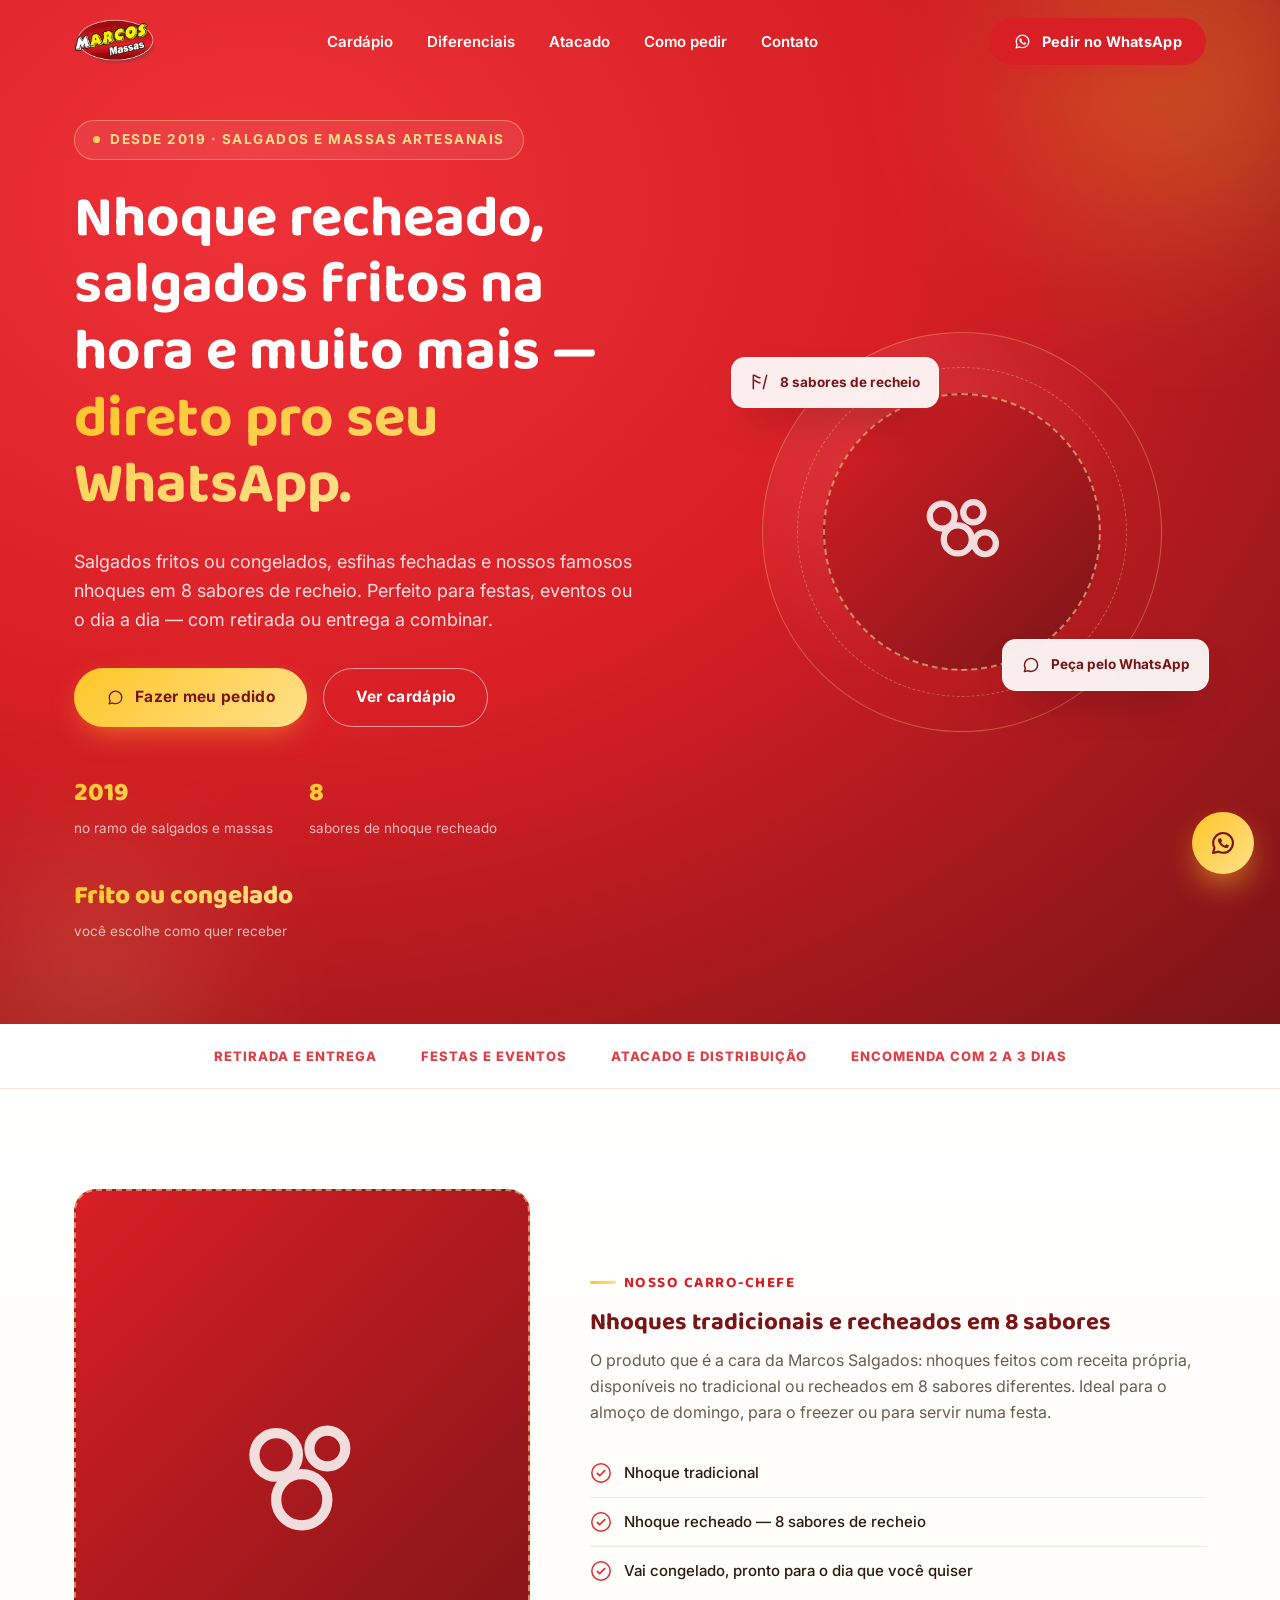
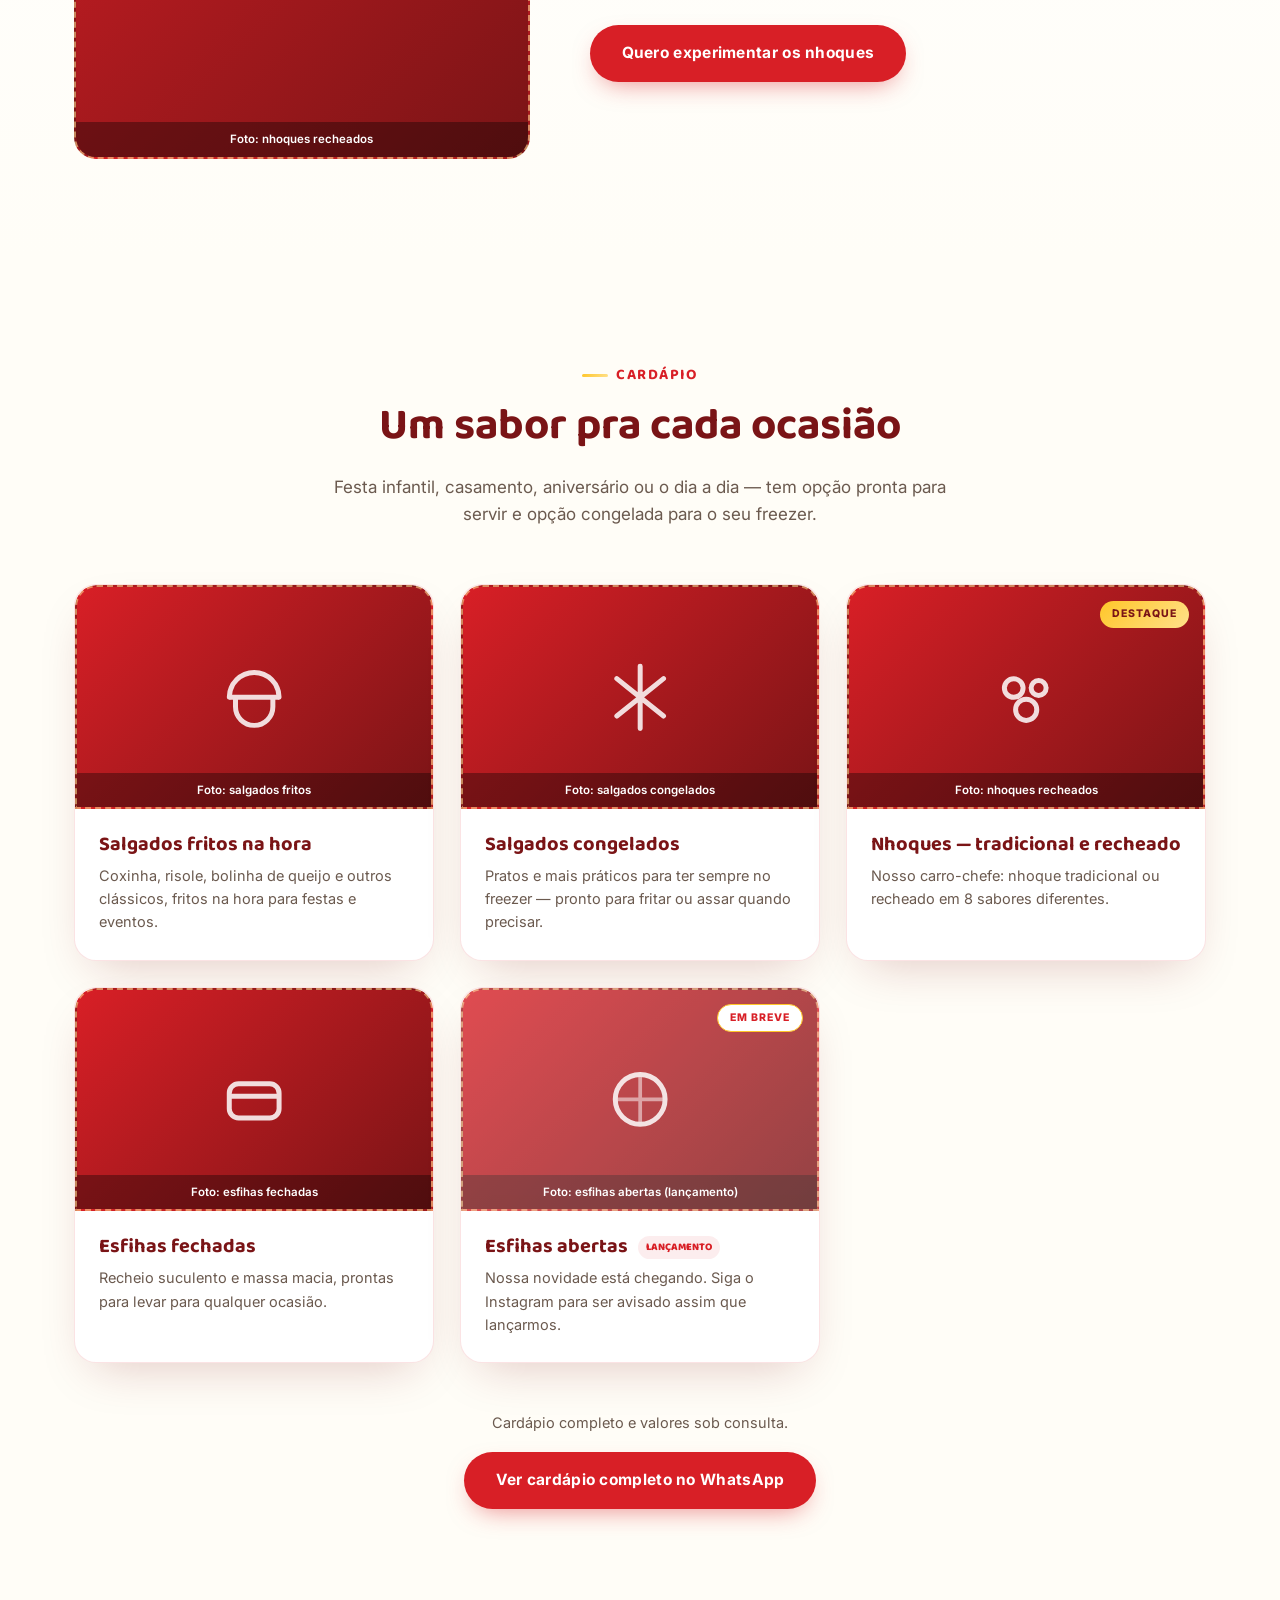
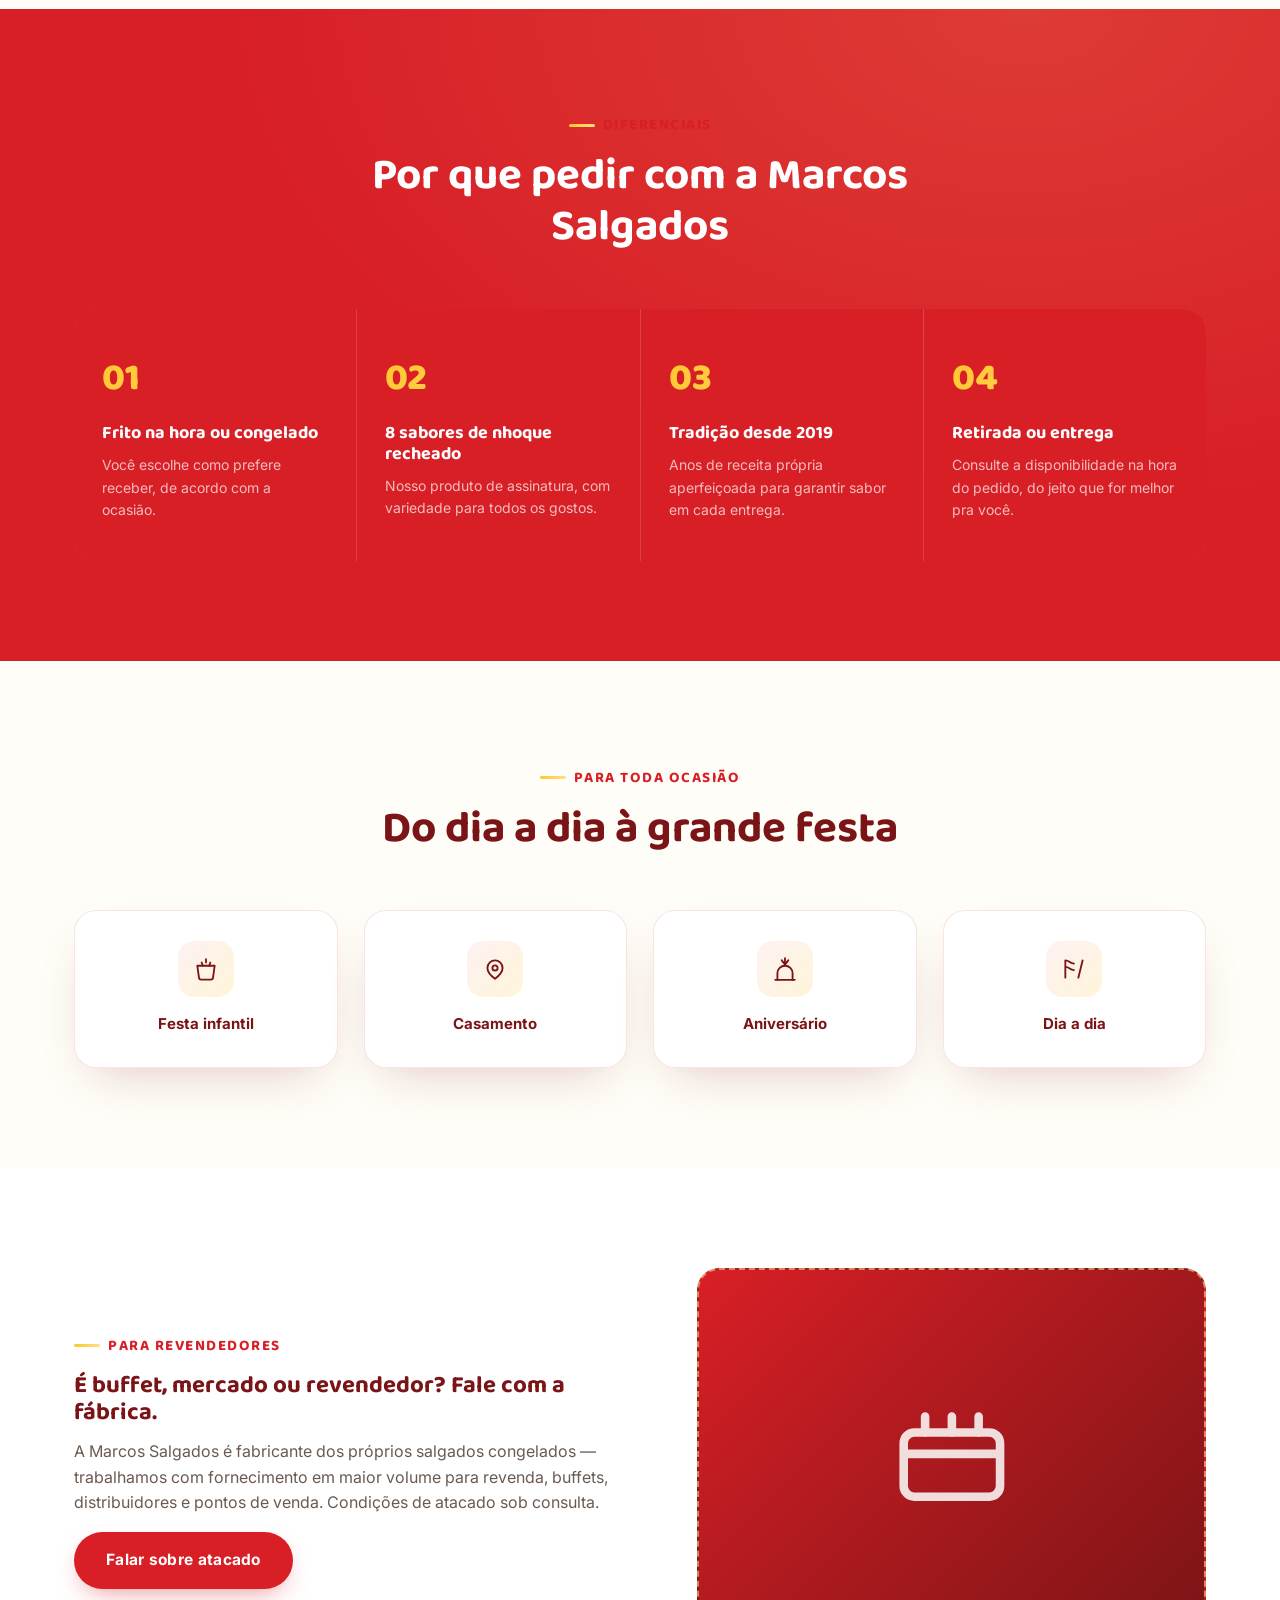
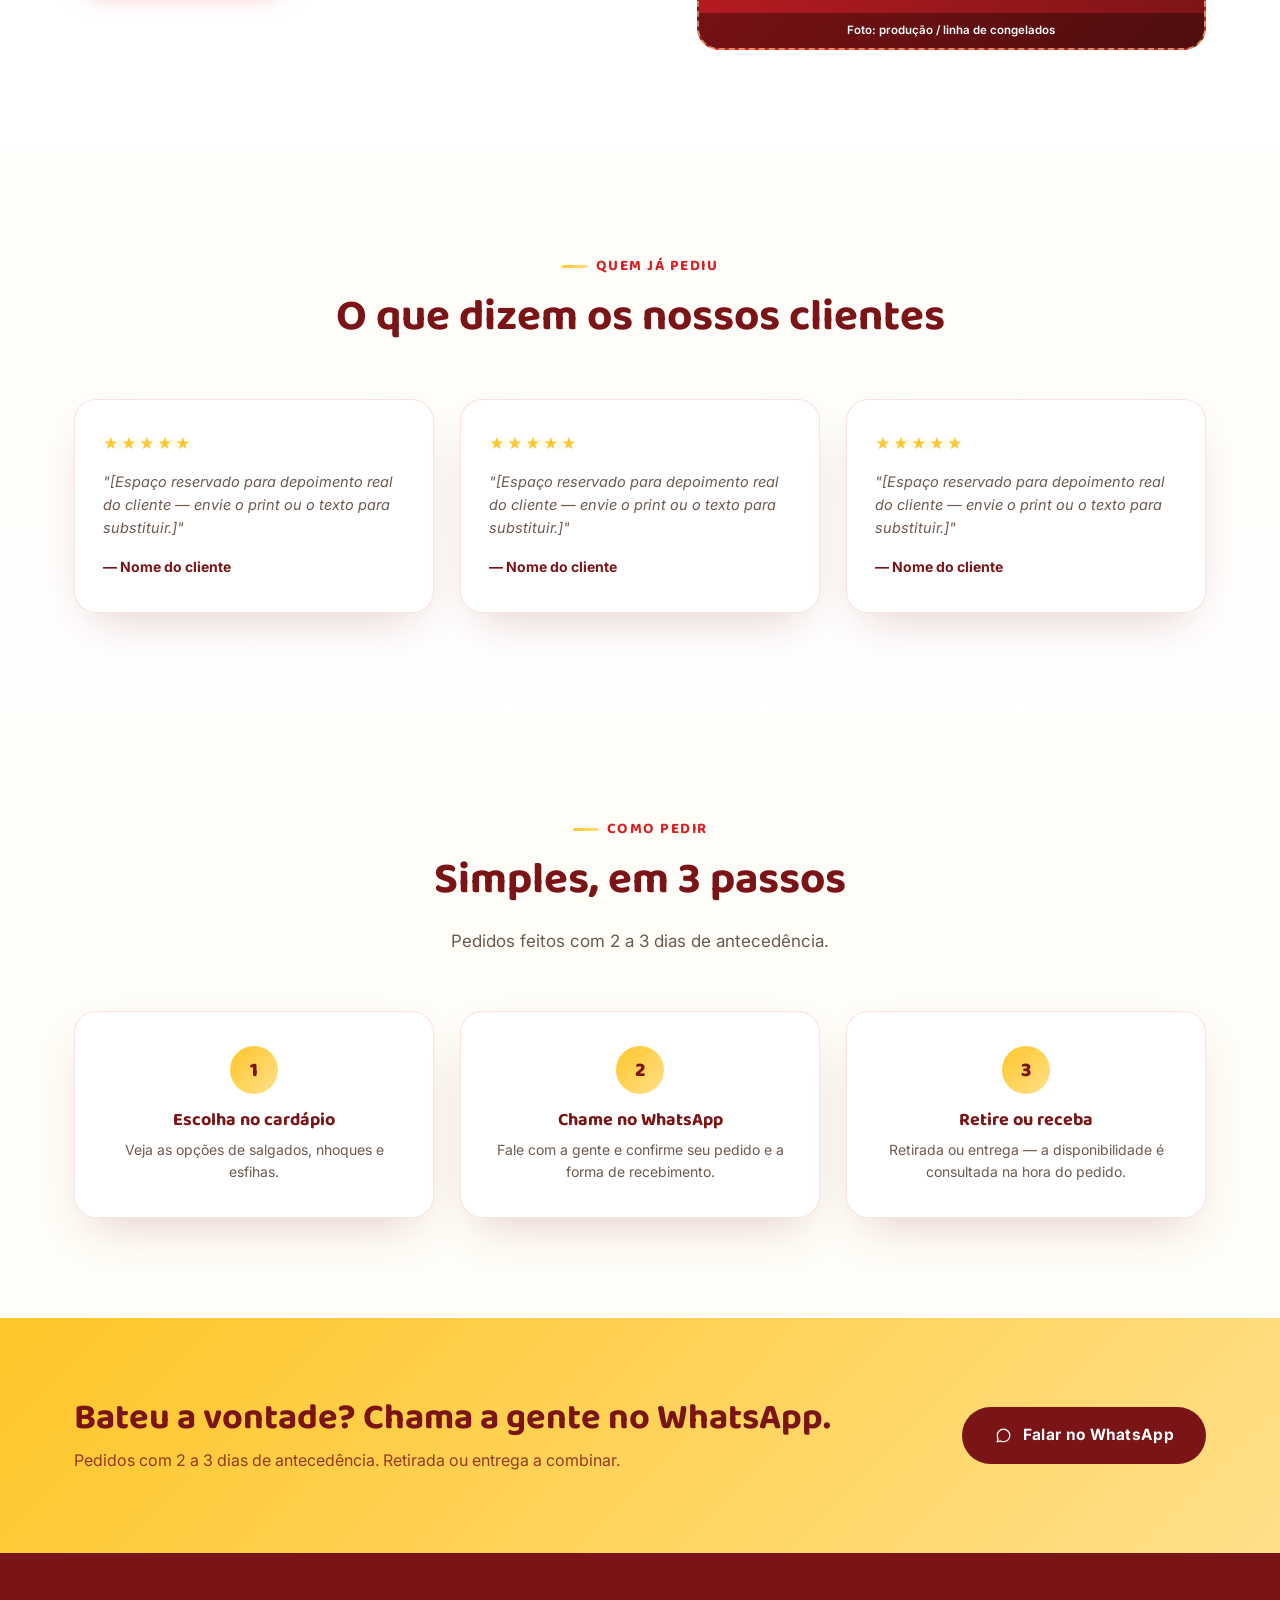
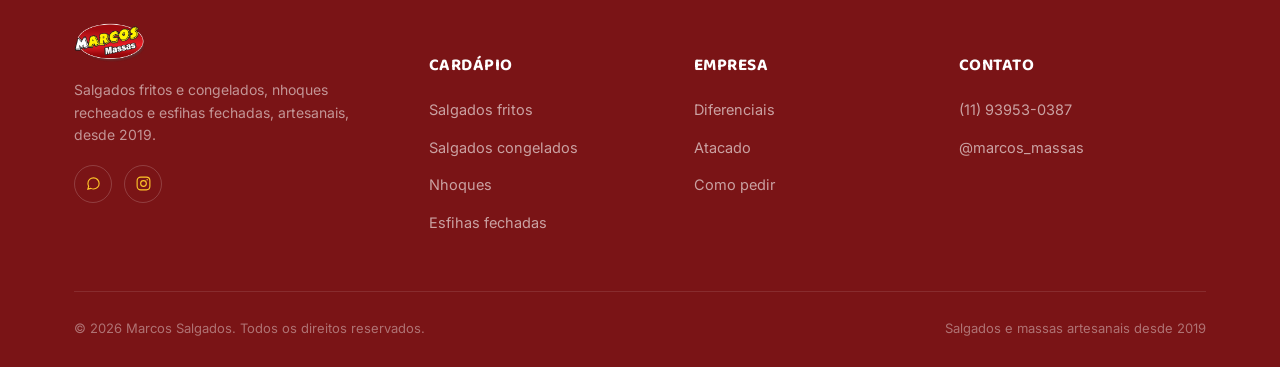
==== commit 3c0aba8f: "Adiciona logo oficial da Marcos Salgados Substitui o logo textual provisório pela arte real do clien" ====
--- a/marcos-salgados/index.html
+++ b/marcos-salgados/index.html
@@ -5,7 +5,8 @@
 <meta name="viewport" content="width=device-width, initial-scale=1.0">
 <title>Marcos Salgados — Salgados e Massas Artesanais</title>
 <meta name="description" content="Marcos Salgados: salgados fritos e congelados, nhoques recheados em 8 sabores e esfihas fechadas. Peça pelo WhatsApp para festas, eventos ou o dia a dia. Atacado para revenda.">
-<link rel="icon" href="data:image/svg+xml,%3Csvg xmlns='http://www.w3.org/2000/svg' viewBox='0 0 100 100'%3E%3Crect width='100' height='100' rx='20' fill='%23E4292B'/%3E%3Ctext x='50' y='68' font-size='58' text-anchor='middle' fill='%23FFC629' font-family='Arial' font-weight='900'%3EM%3C/text%3E%3C/svg%3E">
+<link rel="icon" type="image/png" href="assets/img/favicon.png">
+<link rel="apple-touch-icon" href="assets/img/apple-touch-icon.png">
 <link rel="preconnect" href="https://fonts.googleapis.com">
 <link rel="preconnect" href="https://fonts.gstatic.com" crossorigin>
 <link href="https://fonts.googleapis.com/css2?family=Baloo+2:wght@500;600;700;800&family=Inter:wght@400;500;600;700;800&display=swap" rel="stylesheet">
@@ -18,8 +19,7 @@
 <header class="site-header">
   <div class="container header-inner">
     <a href="#top" class="logo">
-      <span class="logo-mark">M</span>
-      <span class="logo-word">Marcos <strong>Salgados</strong></span>
+      <img src="assets/img/logo-marcos-salgados.png" alt="Marcos Salgados" class="logo-img">
     </a>
     <nav class="nav">
       <a href="#cardapio">Cardápio</a>
@@ -345,8 +345,7 @@
     <div class="footer-grid">
       <div>
         <a href="#top" class="logo">
-          <span class="logo-mark">M</span>
-          <span class="logo-word">Marcos <strong>Salgados</strong></span>
+          <img src="assets/img/logo-marcos-salgados.png" alt="Marcos Salgados" class="logo-img">
         </a>
         <p>Salgados fritos e congelados, nhoques recheados e esfihas fechadas, artesanais, desde 2019.</p>
         <div class="footer-social">
--- a/marcos-salgados/assets/css/style.css
+++ b/marcos-salgados/assets/css/style.css
@@ -143,25 +143,7 @@
 }
 .header-inner { display: flex; align-items: center; justify-content: space-between; gap: 24px; }
 .logo { display: flex; align-items: center; gap: 10px; }
-.logo-mark {
-  width: 42px; height: 42px;
-  border-radius: 12px;
-  background: var(--red);
-  color: var(--yellow-1);
-  font-family: 'Baloo 2', sans-serif;
-  font-weight: 800;
-  font-size: 22px;
-  display: flex; align-items: center; justify-content: center;
-  flex-shrink: 0;
-}
-.logo-word {
-  font-family: 'Baloo 2', sans-serif;
-  font-weight: 600;
-  font-size: 18px;
-  color: var(--red-darker);
-}
-.logo-word strong { font-weight: 800; }
-.site-header:not(.scrolled) .logo-word { color: #fff; }
+.logo-img { height: 46px; width: auto; }
 
 .nav { display: flex; align-items: center; gap: 34px; }
 .nav a {
@@ -504,7 +486,7 @@
 .site-footer { background: var(--red-darker); color: rgba(255,255,255,.75); padding: 70px 0 28px; }
 .footer-grid { display: grid; grid-template-columns: 1.4fr 1fr 1fr 1.1fr; gap: 40px; padding-bottom: 44px; border-bottom: 1px solid rgba(255,255,255,.1); }
 .footer-grid .logo { margin-bottom: 16px; }
-.footer-grid .logo-word { color: #fff; }
+.footer-grid .logo-img { height: 40px; }
 .footer-grid p { color: rgba(255,255,255,.55); font-size: 14px; max-width: 280px; }
 .footer-col h5 { color: #fff; font-family: 'Baloo 2', sans-serif; font-size: 17px; letter-spacing: .5px; text-transform: uppercase; margin-bottom: 18px; }
 .footer-col ul { list-style: none; padding: 0; margin: 0; }
@@ -577,7 +559,7 @@
 
 @media (max-width: 460px) {
   .header-actions { gap: 10px; }
-  .logo-word { display: none; }
+  .logo-img { height: 36px; }
 }
 
 /* Mobile nav drawer */
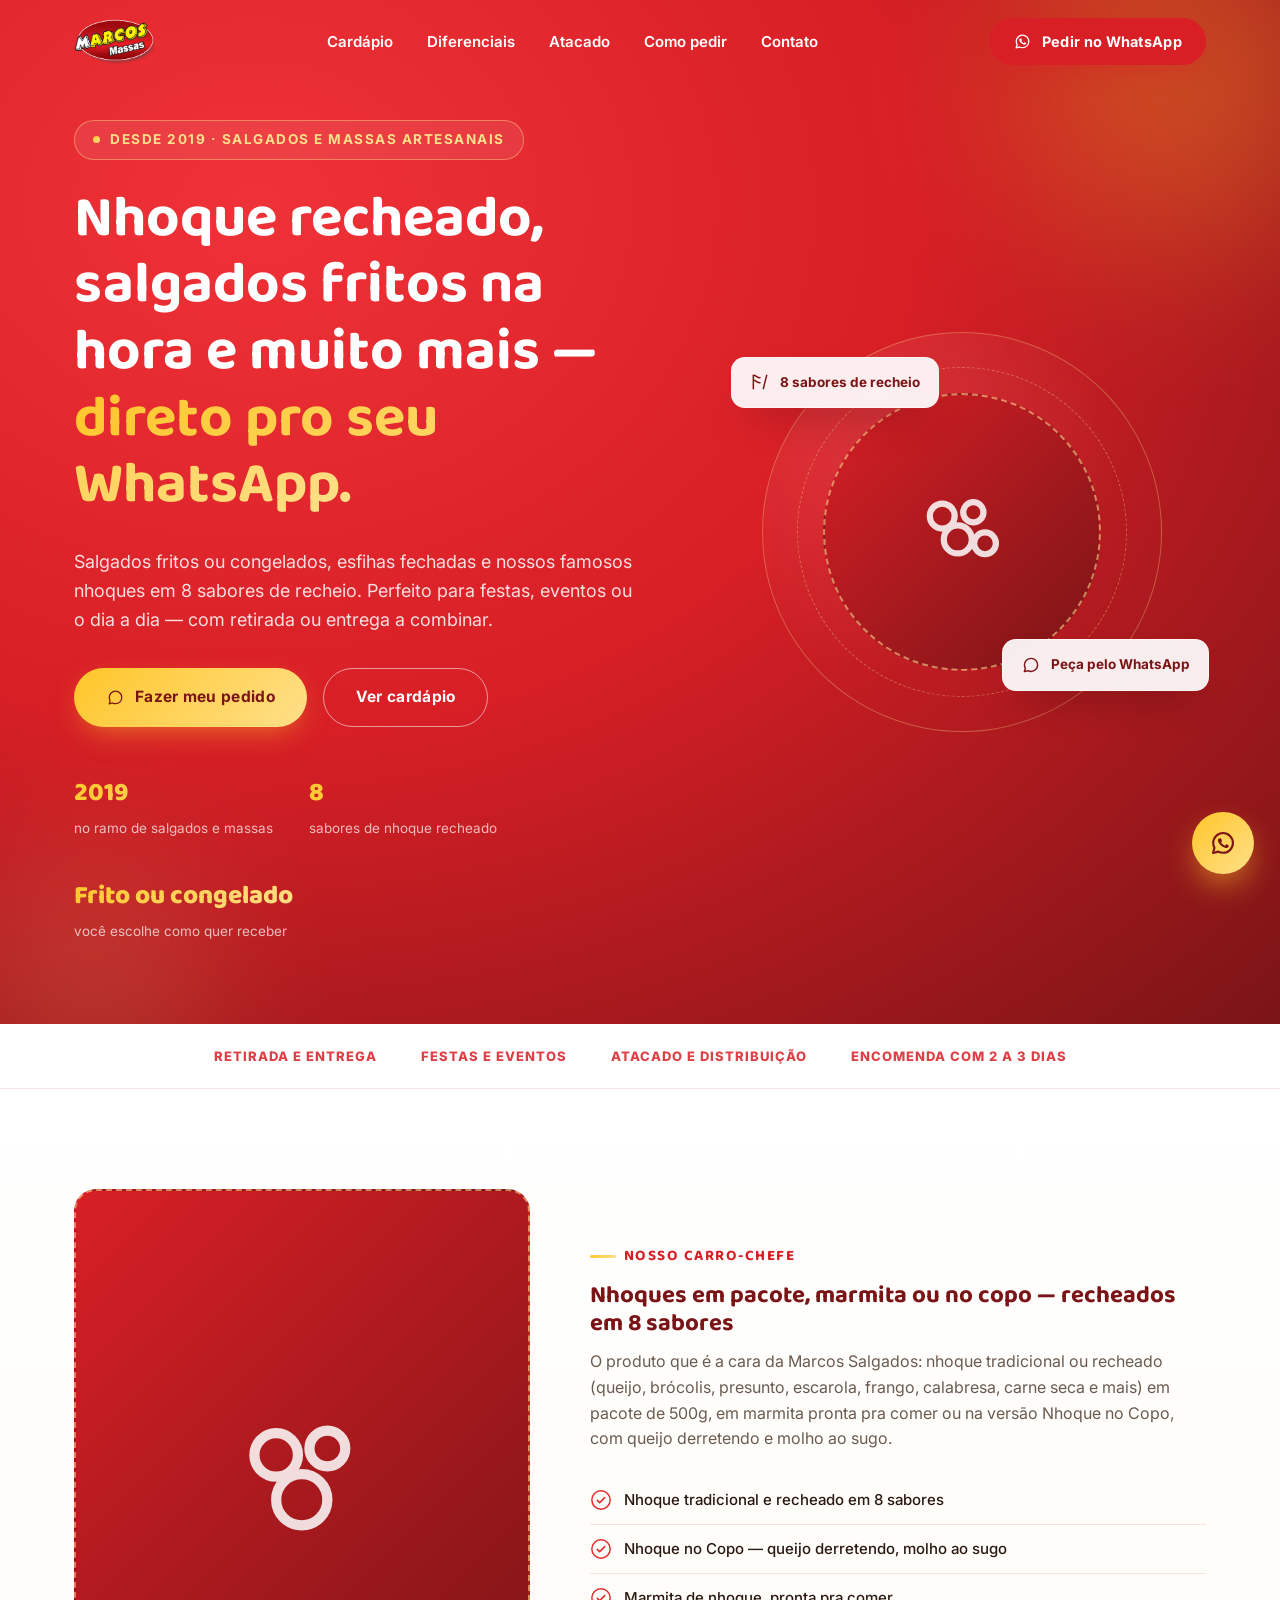
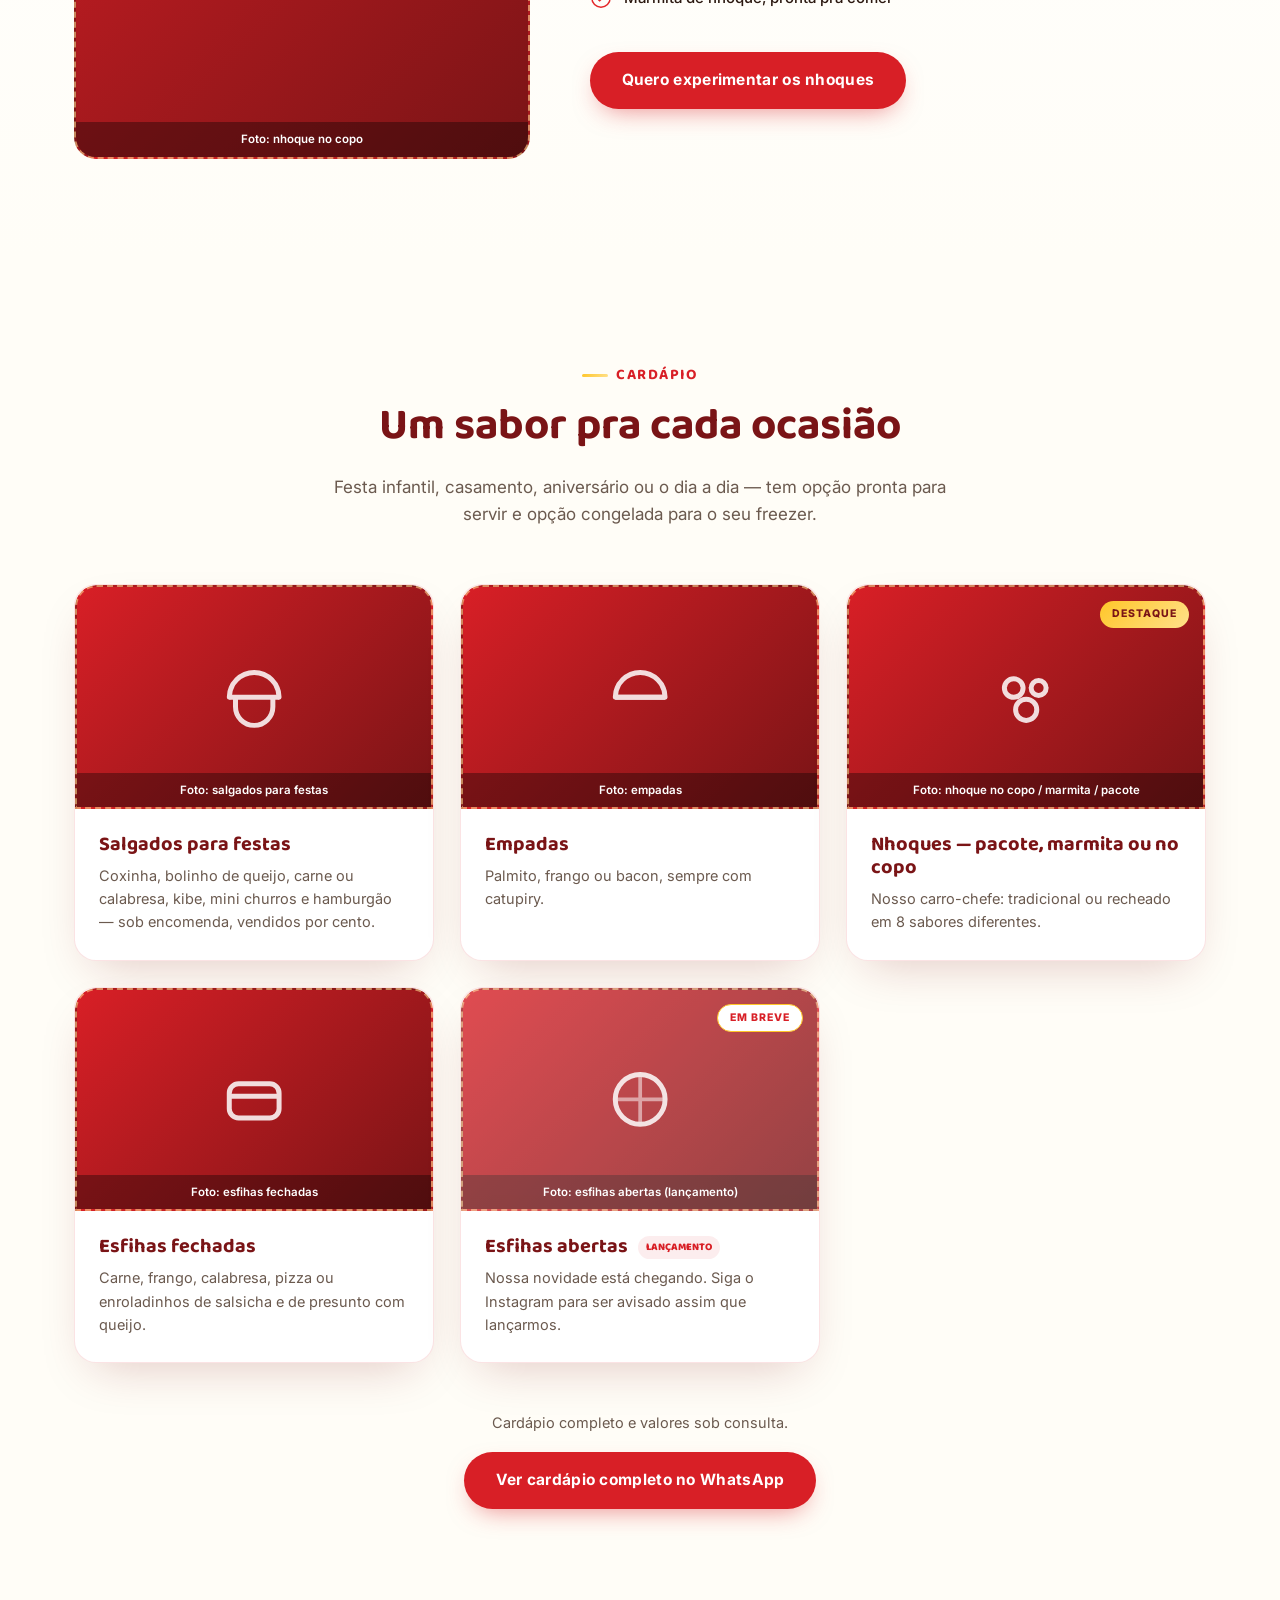
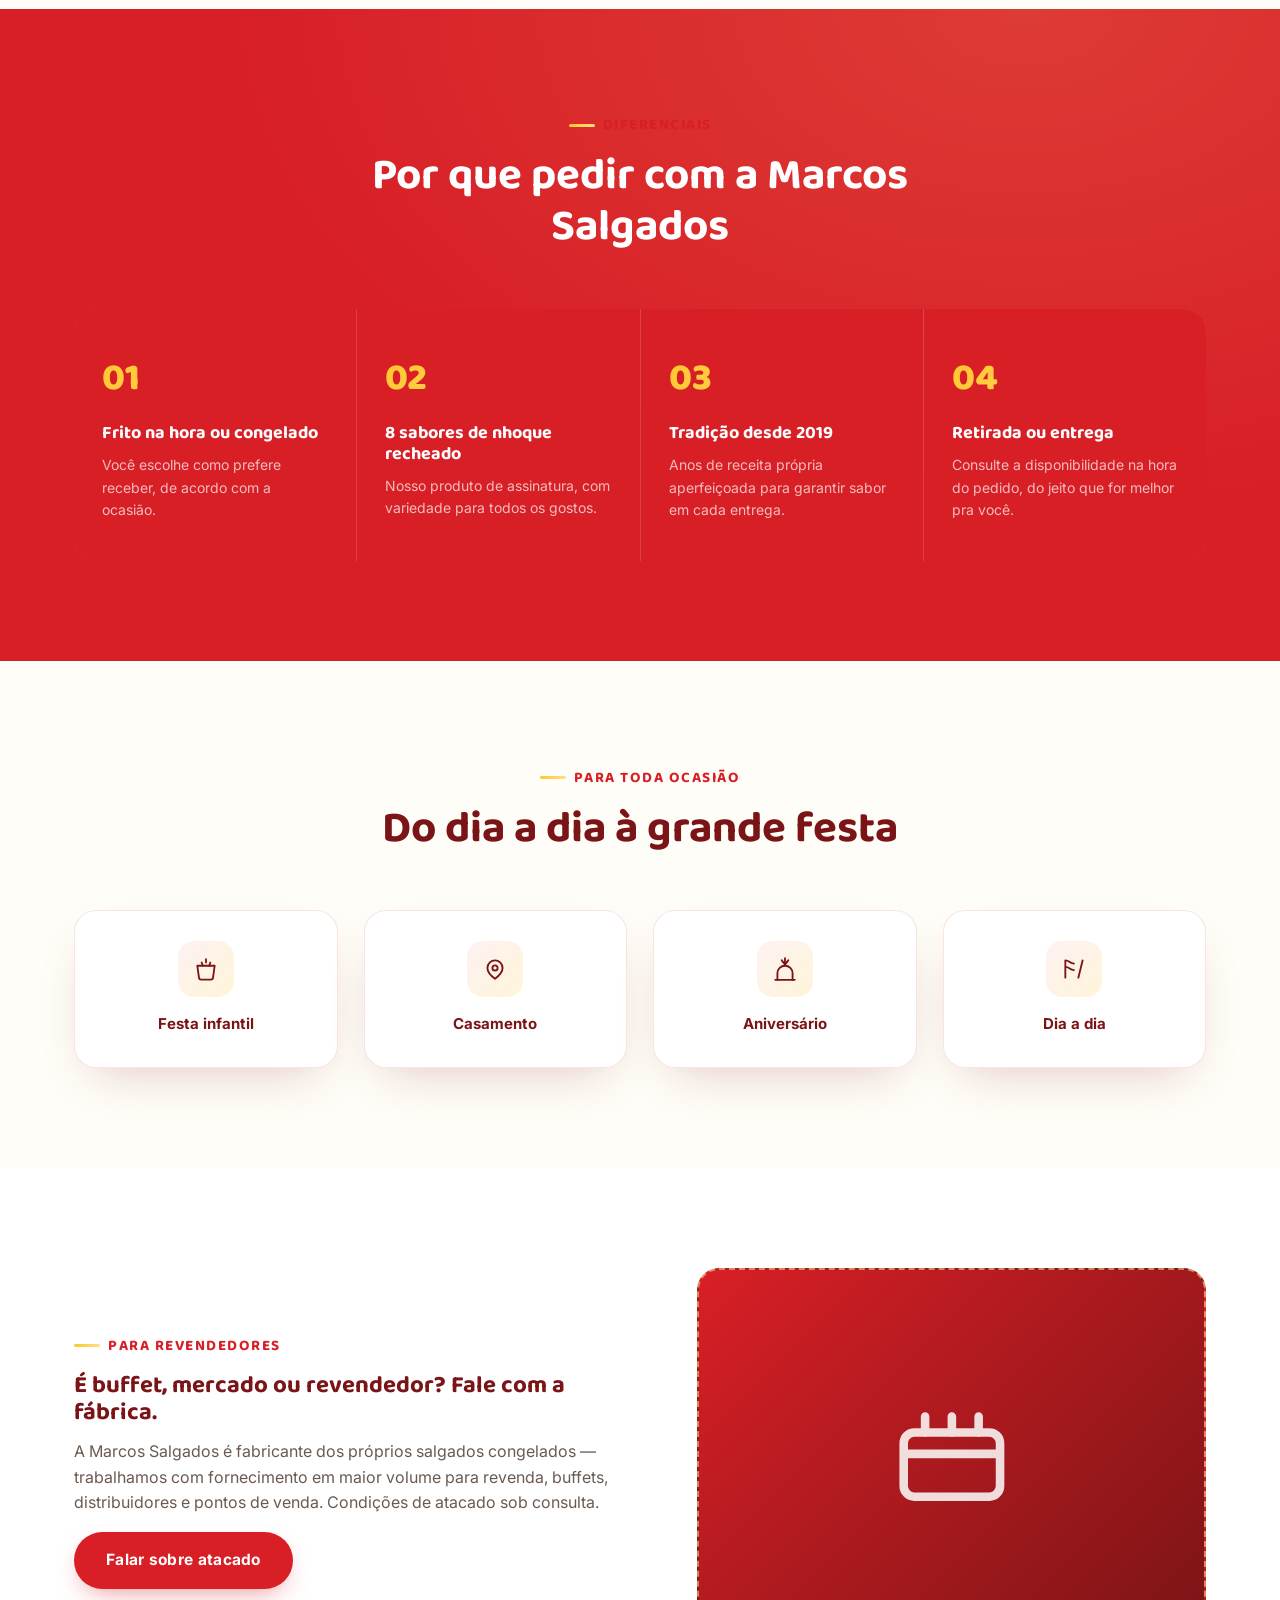
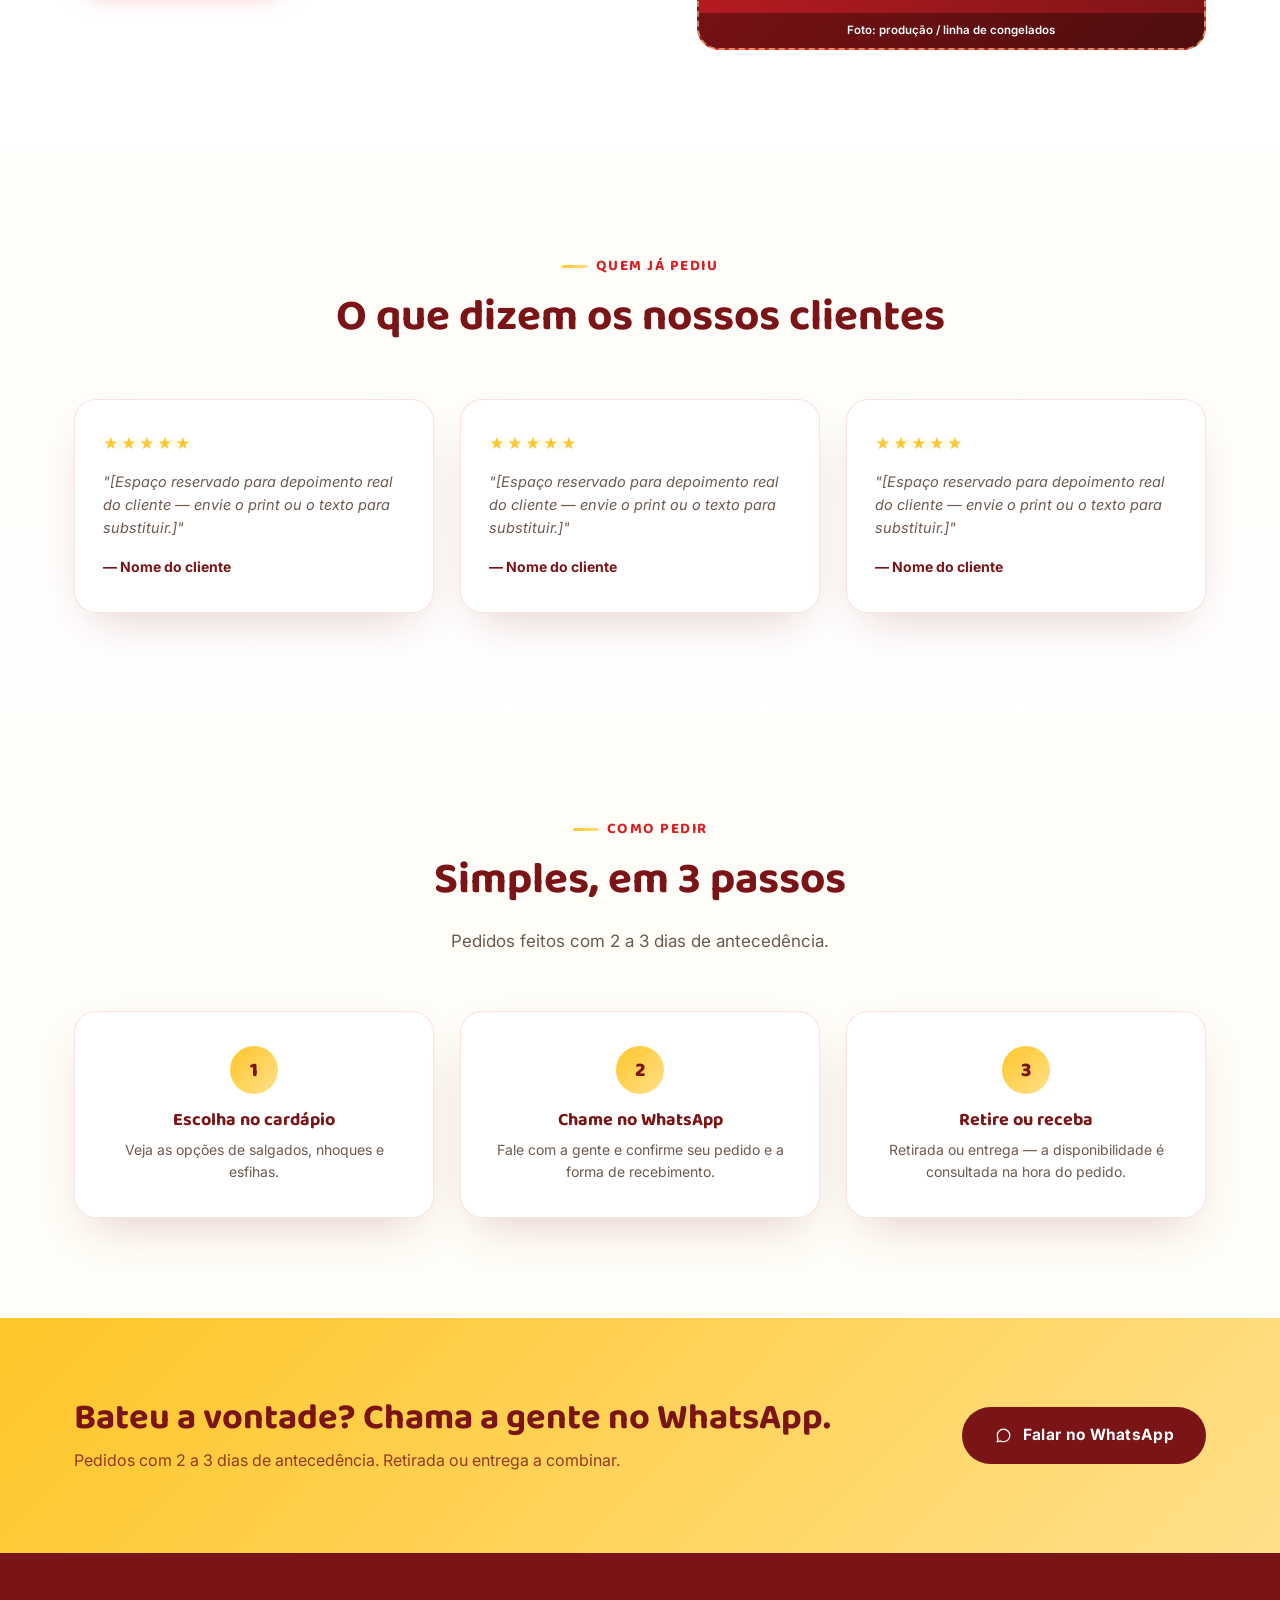
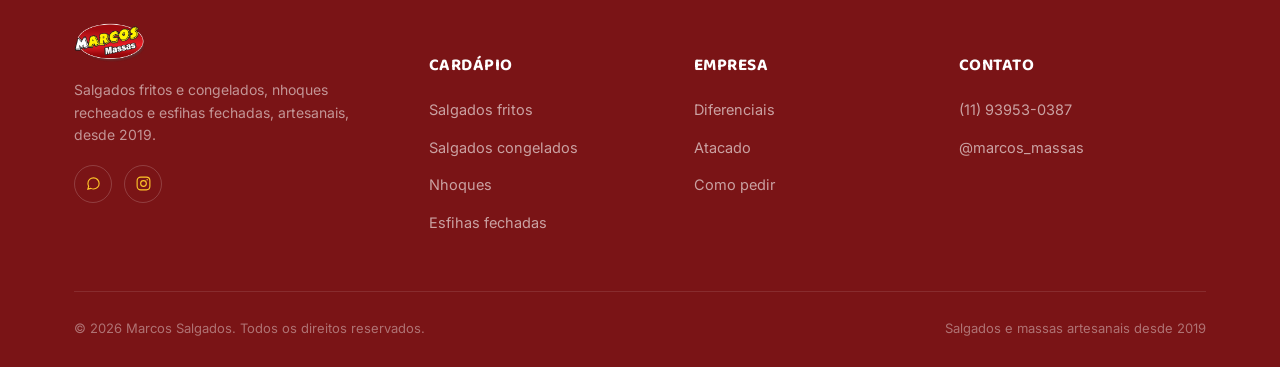
==== commit f127937d: "Atualiza cardápio com produtos reais (empadas, nhoque no copo, marmita) Substitui a categoria genéri" ====
--- a/marcos-salgados/index.html
+++ b/marcos-salgados/index.html
@@ -105,18 +105,18 @@
 <section class="section destaque-section">
   <div class="container destaque-grid">
     <div class="destaque-visual reveal">
-      <div class="ph-photo ph-destaque" data-label="Foto: nhoques recheados">
+      <div class="ph-photo ph-destaque" data-label="Foto: nhoque no copo">
         <svg viewBox="0 0 24 24" fill="none"><circle cx="8" cy="9" r="3.4" stroke="#fff" stroke-width="1.6"/><circle cx="16" cy="8" r="2.8" stroke="#fff" stroke-width="1.6"/><circle cx="12" cy="16" r="4" stroke="#fff" stroke-width="1.6"/></svg>
       </div>
     </div>
     <div class="destaque-text reveal">
       <span class="eyebrow">Nosso carro-chefe</span>
-      <h2>Nhoques tradicionais e recheados em 8 sabores</h2>
-      <p>O produto que é a cara da Marcos Salgados: nhoques feitos com receita própria, disponíveis no tradicional ou recheados em 8 sabores diferentes. Ideal para o almoço de domingo, para o freezer ou para servir numa festa.</p>
+      <h2>Nhoques em pacote, marmita ou no copo — recheados em 8 sabores</h2>
+      <p>O produto que é a cara da Marcos Salgados: nhoque tradicional ou recheado (queijo, brócolis, presunto, escarola, frango, calabresa, carne seca e mais) em pacote de 500g, em marmita pronta pra comer ou na versão Nhoque no Copo, com queijo derretendo e molho ao sugo.</p>
       <ul class="destaque-list">
-        <li><svg viewBox="0 0 24 24" fill="none"><circle cx="12" cy="12" r="10" stroke="#E4292B" stroke-width="1.6"/><path d="M8 12.5l2.5 2.5L16 9.5" stroke="#E4292B" stroke-width="1.8" stroke-linecap="round" stroke-linejoin="round"/></svg> Nhoque tradicional</li>
-        <li><svg viewBox="0 0 24 24" fill="none"><circle cx="12" cy="12" r="10" stroke="#E4292B" stroke-width="1.6"/><path d="M8 12.5l2.5 2.5L16 9.5" stroke="#E4292B" stroke-width="1.8" stroke-linecap="round" stroke-linejoin="round"/></svg> Nhoque recheado — 8 sabores de recheio</li>
-        <li><svg viewBox="0 0 24 24" fill="none"><circle cx="12" cy="12" r="10" stroke="#E4292B" stroke-width="1.6"/><path d="M8 12.5l2.5 2.5L16 9.5" stroke="#E4292B" stroke-width="1.8" stroke-linecap="round" stroke-linejoin="round"/></svg> Vai congelado, pronto para o dia que você quiser</li>
+        <li><svg viewBox="0 0 24 24" fill="none"><circle cx="12" cy="12" r="10" stroke="#E4292B" stroke-width="1.6"/><path d="M8 12.5l2.5 2.5L16 9.5" stroke="#E4292B" stroke-width="1.8" stroke-linecap="round" stroke-linejoin="round"/></svg> Nhoque tradicional e recheado em 8 sabores</li>
+        <li><svg viewBox="0 0 24 24" fill="none"><circle cx="12" cy="12" r="10" stroke="#E4292B" stroke-width="1.6"/><path d="M8 12.5l2.5 2.5L16 9.5" stroke="#E4292B" stroke-width="1.8" stroke-linecap="round" stroke-linejoin="round"/></svg> Nhoque no Copo — queijo derretendo, molho ao sugo</li>
+        <li><svg viewBox="0 0 24 24" fill="none"><circle cx="12" cy="12" r="10" stroke="#E4292B" stroke-width="1.6"/><path d="M8 12.5l2.5 2.5L16 9.5" stroke="#E4292B" stroke-width="1.8" stroke-linecap="round" stroke-linejoin="round"/></svg> Marmita de nhoque, pronta pra comer</li>
       </ul>
       <a class="btn btn-red" href="https://wa.me/5511939530387?text=Ol%C3%A1!%20Vim%20pelo%20site%20e%20quero%20saber%20mais%20sobre%20os%20nhoques%20recheados." target="_blank" rel="noopener">Quero experimentar os nhoques</a>
     </div>
@@ -134,33 +134,33 @@
     <div class="menu-grid">
 
       <div class="menu-card reveal">
-        <div class="ph-photo" data-label="Foto: salgados fritos">
+        <div class="ph-photo" data-label="Foto: salgados para festas">
           <svg viewBox="0 0 24 24" fill="none"><path d="M4 12c0-4.4 3.6-8 8-8s8 3.6 8 8" stroke="#fff" stroke-width="1.6" stroke-linecap="round"/><path d="M4 12h16" stroke="#fff" stroke-width="1.6"/><path d="M6 12v3a6 6 0 0 0 12 0v-3" stroke="#fff" stroke-width="1.6"/></svg>
         </div>
         <div class="menu-card-body">
-          <h3>Salgados fritos na hora</h3>
-          <p>Coxinha, risole, bolinha de queijo e outros clássicos, fritos na hora para festas e eventos.</p>
+          <h3>Salgados para festas</h3>
+          <p>Coxinha, bolinho de queijo, carne ou calabresa, kibe, mini churros e hamburgão — sob encomenda, vendidos por cento.</p>
         </div>
       </div>
 
       <div class="menu-card reveal">
-        <div class="ph-photo" data-label="Foto: salgados congelados">
-          <svg viewBox="0 0 24 24" fill="none"><path d="M12 2v20M4.5 6l15 12M19.5 6l-15 12" stroke="#fff" stroke-width="1.6" stroke-linecap="round"/></svg>
-        </div>
-        <div class="menu-card-body">
-          <h3>Salgados congelados</h3>
-          <p>Pratos e mais práticos para ter sempre no freezer — pronto para fritar ou assar quando precisar.</p>
+        <div class="ph-photo" data-label="Foto: empadas">
+          <svg viewBox="0 0 24 24" fill="none"><path d="M4 12c0-4.4 3.6-8 8-8s8 3.6 8 8Z" stroke="#fff" stroke-width="1.6" stroke-linejoin="round"/><path d="M4 12h16" stroke="#fff" stroke-width="1.6"/></svg>
+        </div>
+        <div class="menu-card-body">
+          <h3>Empadas</h3>
+          <p>Palmito, frango ou bacon, sempre com catupiry.</p>
         </div>
       </div>
 
       <div class="menu-card destaque-card reveal">
         <span class="badge-tag">Destaque</span>
-        <div class="ph-photo" data-label="Foto: nhoques recheados">
+        <div class="ph-photo" data-label="Foto: nhoque no copo / marmita / pacote">
           <svg viewBox="0 0 24 24" fill="none"><circle cx="8" cy="9" r="3" stroke="#fff" stroke-width="1.6"/><circle cx="16" cy="9" r="2.4" stroke="#fff" stroke-width="1.6"/><circle cx="12" cy="16" r="3.4" stroke="#fff" stroke-width="1.6"/></svg>
         </div>
         <div class="menu-card-body">
-          <h3>Nhoques — tradicional e recheado</h3>
-          <p>Nosso carro-chefe: nhoque tradicional ou recheado em 8 sabores diferentes.</p>
+          <h3>Nhoques — pacote, marmita ou no copo</h3>
+          <p>Nosso carro-chefe: tradicional ou recheado em 8 sabores diferentes.</p>
         </div>
       </div>
 
@@ -170,7 +170,7 @@
         </div>
         <div class="menu-card-body">
           <h3>Esfihas fechadas</h3>
-          <p>Recheio suculento e massa macia, prontas para levar para qualquer ocasião.</p>
+          <p>Carne, frango, calabresa, pizza ou enroladinhos de salsicha e de presunto com queijo.</p>
         </div>
       </div>
 
